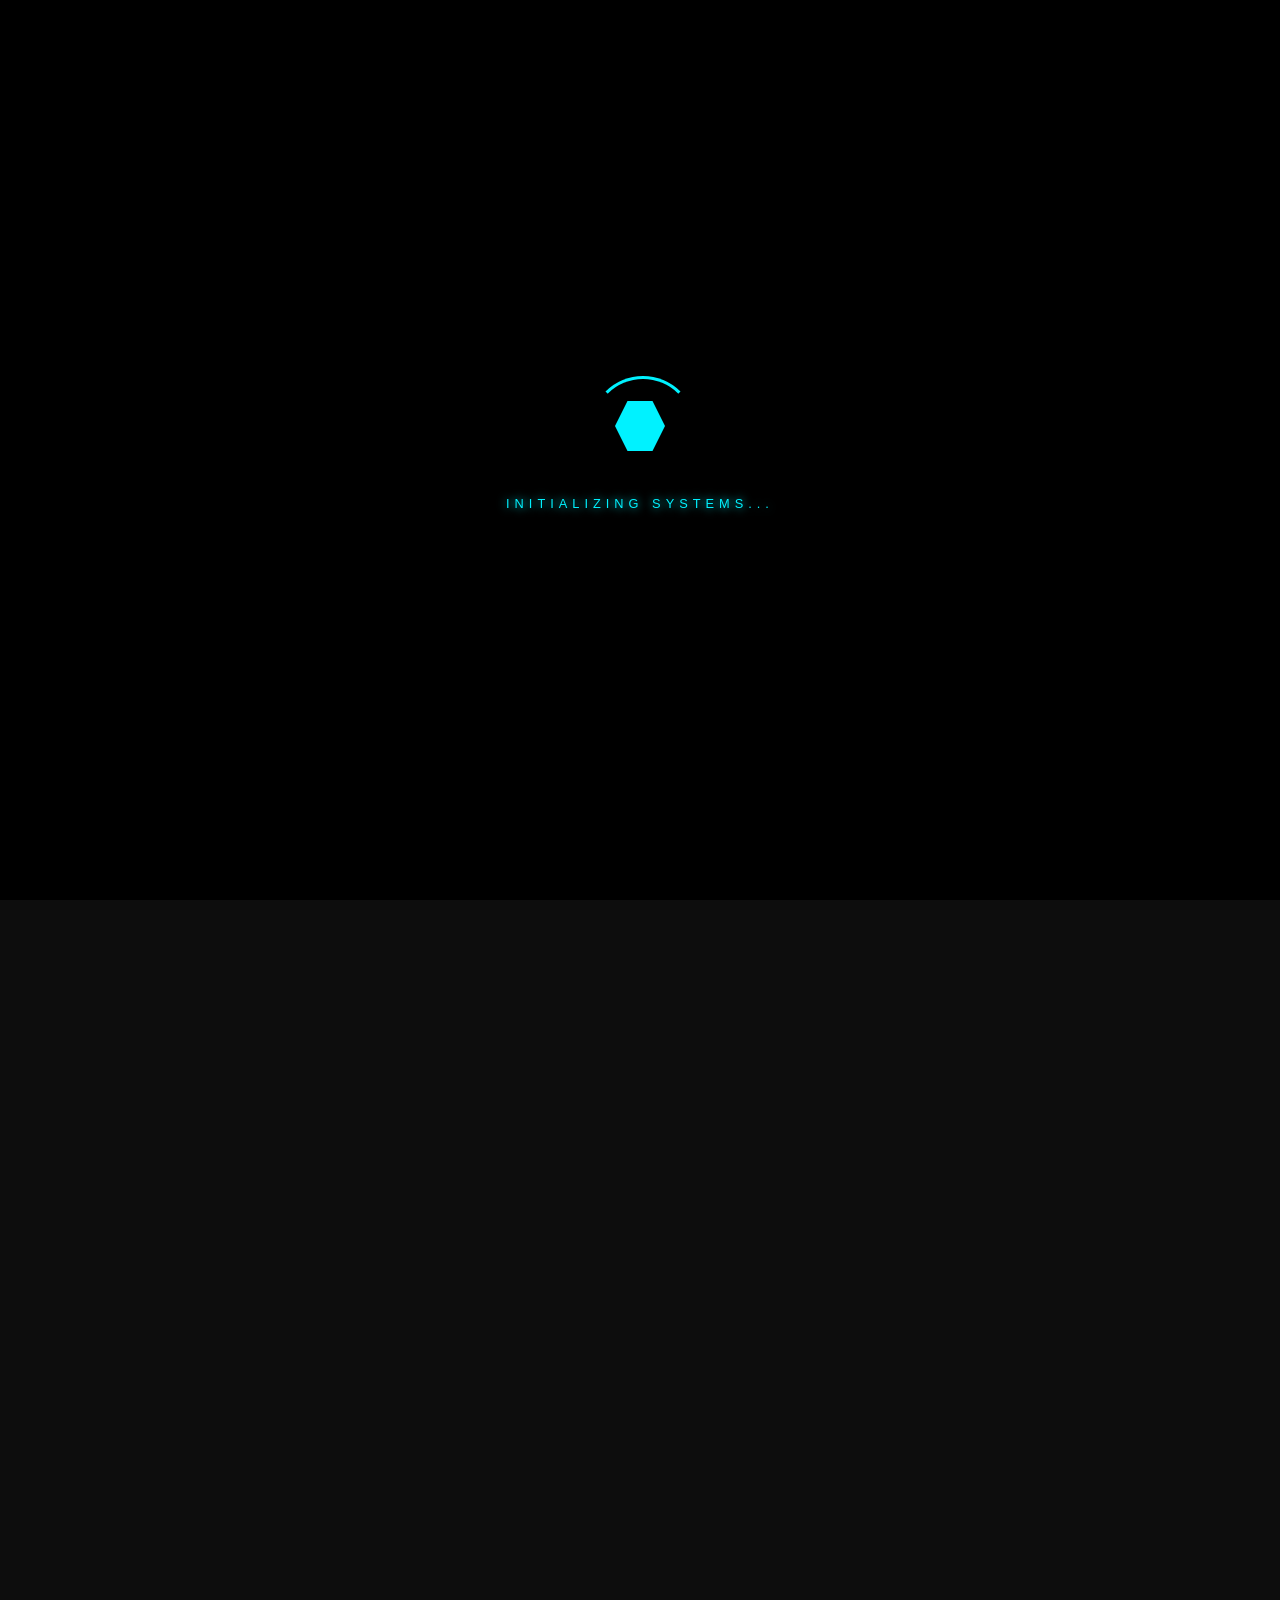
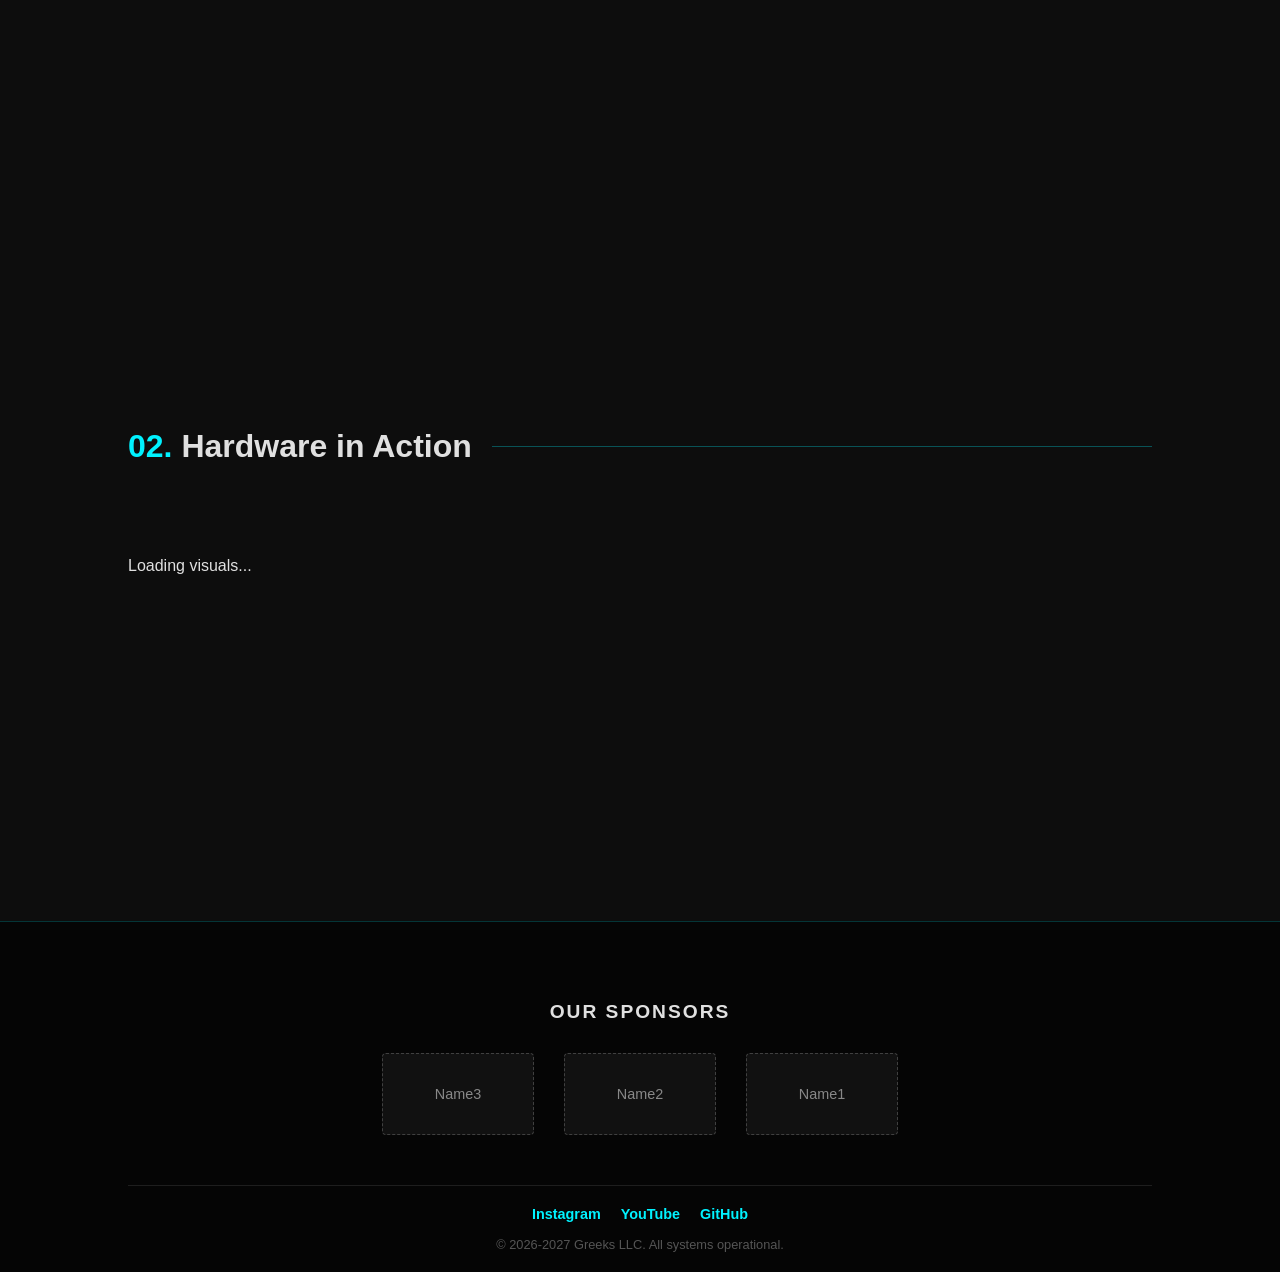
==== index.html @ dbe53c98 "modified:   index.html 	modified:   script.js 	modified:   style.css" ====
<!DOCTYPE html>
<html lang="en">
<head>
    <meta charset="UTF-8">
    <meta name="viewport" content="width=device-width, initial-scale=1.0">
    <title>Robotics Team | Home</title>
    <link rel="stylesheet" href="style.css">
</head>
<body>

    <div id="loader-wrapper">
        <div class="loader">
            <div class="hex-orbit"></div>
            <div class="hex-center"></div>
        </div>
        <p>INITIALIZING SYSTEMS...</p>
    </div>

    <main id="content" class="hidden">
        <nav>
            <div class="logo">ROBO-TEAM</div>
            <ul>
                <li><a href="index.html">Home</a></li>
                <li><a href="robot.html">The Robot</a></li>
                <li><a href="comp.html">Competitions</a></li>
                <li><a href="index.html#team">Team</a></li>
                <li><a href="docs.html">documents</a></li>
            </ul>
        </nav>
        
        <section class="hero">
            <h1>Building the Future, <br><span>One Byte at a Time.</span></h1>
            <button class="cta-btn">View Our Season</button>
        </section>
                    <li><a href="#team">Team</a></li>

<section id="team" class="team-section">
    <div class="section-header">
        <h2><span>01.</span> Meet the Crew</h2>
        <div class="line"></div>
    </div>

    <div class="team-grid">
        <div class="member-card">
            <div class="member-image">
                <img src="docs/photos/Image_placeholder.png" alt="Team Member">
            </div>
            <div class="member-info">
                <h3>Malaki Sutton</h3>
                <p class="role">Team Lead / coder / driver</p>
                <p class="bio"> 4 years in robotics, state qualafided in 2023</p>
            </div>
        </div>

        <div class="member-card">
            <div class="member-image">
                <img src="docs/photos/Image_placeholder.png" alt="Team Member">
            </div>
            <div class="member-info">
                <h3>Hunter Richards</h3>
                <p class="role">Driver</p>
                <p class="bio">Expert in CAD design and lightweight chassis builds.</p>
            </div>
        </div>

        <div class="member-card">
            <div class="member-image">
                <img src="docs/photos/Image_placeholder.png" alt="Team Member">
            </div>
            <div class="member-info">
                <h3>Liam</h3>
                <p class="role">Notebook / documention</p>
                <p class="bio">Master of the controller and wiring harness management.</p>
            </div>
        </div>

        <div class="member-card">
            <div class="member-image">
                <img src="docs/photos/Image_placeholder.png" alt="Team Member">
            </div>
            <div class="member-info">
                <h3>James</h3>
                <p class="role">Builder / Gameplanner</p>
                <p class="bio">Master of the controller and wiring harness management.</p>
            </div>
        </div>

        <div class="member-card">
            <div class="member-image">
                <img src="docs/photos/Image_placeholder.png" alt="Team Member">
            </div>
            <div class="member-info">
                <h3>Sam Chen</h3>
                <p class="role">Driver / Electrical</p>
                <p class="bio">Master of the controller and wiring harness management.</p>
            </div>
        </div>
    </div>
</section>
    </main>

    <script src="script.js"></script>
    <section id="gallery" class="gallery-section">
    <div class="section-header">
        <h2><span>02.</span> Hardware in Action</h2>
        <div class="line"></div>
    </div>
    
    <div id="robot-gallery" class="gallery-grid">
        <p class="loading-text">Loading visuals...</p>
    </div>
</section>
<footer>
        <div class="footer-container">
            <div class="sponsors">
                <h3>Our Sponsors</h3>
                <div class="sponsor-logos">
                    <div class="logo-box">Name3</div>
                    <div class="logo-box">Name2</div>
                    <div class="logo-box">Name1</div>
                </div>
            </div>

            <div class="footer-bottom">
                <div class="social-links">
                    <a href="#">Instagram</a>
                    <a href="#">YouTube</a>
                    <a href="https://github.com/Shelbyville-Robotics">GitHub</a>
                </div>
                <p>&copy; 2026-2027 Greeks LLC. All systems operational.</p>
            </div>
        </div>
    </footer>
</body>
</html>
</div>
---- style.css ----
:root {
    --primary-color: #00f2ff; /* Cyber blue */
    --bg-dark: #0d0d0d;
    --text-light: #e0e0e0;
}

body {
    margin: 0;
    padding: 0;
    font-family: 'Segoe UI', Roboto, sans-serif;
    background-color: var(--bg-dark);
    color: var(--text-light);
    overflow: hidden; /* Prevents scrolling while loading */
}

/* --- LOADER STYLES --- */
#loader-wrapper {
    position: fixed;
    top: 0;
    left: 0;
    width: 100%;
    height: 100vh;
    background: #000;
    display: flex;
    flex-direction: column;
    justify-content: center;
    align-items: center;
    z-index: 9999;
    transition: opacity 0.8s ease;
}

.loader {
    position: relative;
    width: 100px;
    height: 100px;
}

/* The rotating "orbit" */
.hex-orbit {
    width: 100%;
    height: 100%;
    border: 3px solid transparent;
    border-top: 3px solid var(--primary-color);
    border-radius: 50%;
    animation: rotate 1.5s linear infinite;
}

/* The pulsing center piece */
.hex-center {
    position: absolute;
    top: 25%;
    left: 25%;
    width: 50%;
    height: 50%;
    background: var(--primary-color);
    clip-path: polygon(25% 0%, 75% 0%, 100% 50%, 75% 100%, 25% 100%, 0% 50%);
    animation: pulse 1s ease-in-out infinite alternate;
}

#loader-wrapper p {
    margin-top: 20px;
    letter-spacing: 5px;
    font-size: 0.8rem;
    color: var(--primary-color);
    text-shadow: 0 0 10px var(--primary-color);
}

@keyframes rotate {
    from { transform: rotate(0deg); }
    to { transform: rotate(360deg); }
}

@keyframes pulse {
    from { transform: scale(0.8); opacity: 0.5; }
    to { transform: scale(1.2); opacity: 1; }
}

/* --- CONTENT STYLES --- */
.hidden {
    opacity: 0;
    transform: translateY(20px);
}

#content {
    transition: all 1s ease;
    padding: 2rem;
}

nav {
    display: flex;
    justify-content: space-between;
    align-items: center;
}

ul { display: flex; list-style: none; gap: 2rem; }
a { color: white; text-decoration: none; font-weight: bold; }
span { color: var(--primary-color); }

.hero {
    height: 70vh;
    display: flex;
    flex-direction: column;
    justify-content: center;
    align-items: center;
    text-align: center;
}

.hero h1 { font-size: 3.5rem; }

.cta-btn {
    padding: 1rem 2rem;
    background: transparent;
    border: 2px solid var(--primary-color);
    color: var(--primary-color);
    cursor: pointer;
    font-weight: bold;
    transition: 0.3s;
}

.cta-btn:hover {
    background: var(--primary-color);
    color: black;
    box-shadow: 0 0 20px var(--primary-color);
}
/* --- TEAM SECTION --- */
.team-section {
    padding: 80px 10%;
    background: linear-gradient(to bottom, #0d0d0d, #1a1a1a);
}

.section-header {
    display: flex;
    align-items: center;
    gap: 20px;
    margin-bottom: 50px;
}

.section-header h2 {
    font-size: 2rem;
    white-space: nowrap;
}

.section-header .line {
    height: 1px;
    width: 100%;
    background: rgba(0, 242, 255, 0.3);
}

.team-grid {
    display: grid;
    grid-template-columns: repeat(auto-fit, minmax(280px, 1fr));
    gap: 30px;
}

.member-card {
    background: rgba(255, 255, 255, 0.05);
    border: 1px solid rgba(255, 255, 255, 0.1);
    border-radius: 10px;
    overflow: hidden;
    transition: 0.4s ease;
    position: relative;
}

.member-card:hover {
    transform: translateY(-10px);
    border-color: var(--primary-color);
    box-shadow: 0 10px 30px rgba(0, 242, 255, 0.1);
}

.member-image {
    width: 100%;
    height: 250px;
    overflow: hidden;
    background: #222;
}

.member-image img {
    width: 100%;
    height: 100%;
    object-fit: cover;
    filter: grayscale(100%);
    transition: 0.5s;
}

.member-card:hover img {
    filter: grayscale(0%);
    scale: 1.1;
}

.member-info {
    padding: 20px;
}

.member-info h3 {
    margin: 0;
    font-size: 1.4rem;
    color: var(--primary-color);
}

.member-info .role {
    font-size: 0.9rem;
    font-weight: bold;
    color: #888;
    margin: 5px 0 15px 0;
    text-transform: uppercase;
    letter-spacing: 1px;
}

.member-info .bio {
    font-size: 0.9rem;
    line-height: 1.6;
    color: #bbb;
}

/* Smooth Scrolling */
html {
    scroll-behavior: smooth;
}
/* --- ROBOT PAGE SPECIFIC --- */

.robot-hero {
    display: flex;
    align-items: center;
    justify-content: space-between;
    padding: 100px 10%;
    gap: 40px;
}

.robot-blueprint img {
    max-width: 100%;
    border: 1px solid var(--primary-color);
    box-shadow: 0 0 20px rgba(0, 242, 255, 0.2);
    border-radius: 8px;
}

/* Specs Table */
.specs-section {
    padding: 50px 10%;
}

.specs-container {
    background: rgba(255, 255, 255, 0.03);
    padding: 30px;
    border-left: 4px solid var(--primary-color);
}

.specs-table {
    width: 100%;
    border-collapse: collapse;
}

.specs-table td {
    padding: 15px;
    border-bottom: 1px solid rgba(255, 255, 255, 0.1);
}

.specs-table td:first-child {
    font-weight: bold;
    color: var(--primary-color);
    width: 30%;
    text-transform: uppercase;
    font-size: 0.8rem;
    letter-spacing: 1px;
}

/* Systems Cards */
.systems-grid {
    display: grid;
    grid-template-columns: repeat(auto-fit, minmax(300px, 1fr));
    gap: 20px;
    padding: 50px 10% 100px 10%;
}

.system-card {
    border: 1px solid rgba(255, 255, 255, 0.1);
    padding: 25px;
    background: #111;
    transition: 0.3s;
}

.system-card:hover {
    background: #161616;
    border-color: var(--primary-color);
}

.system-card h3 {
    color: var(--primary-color);
    margin-top: 0;
}

/* Active Nav Link */
.active {
    border-bottom: 2px solid var(--primary-color);
    padding-bottom: 5px;
}

/* Responsive Fix */
@media (max-width: 768px) {
    .robot-hero { flex-direction: column; text-align: center; }
}
/* --- DOCS PAGE --- */
.docs-hero {
    text-align: center;
    padding: 80px 10% 40px;
}

.docs-container {
    padding: 0 10% 100px;
}

.docs-grid {
    display: grid;
    grid-template-columns: repeat(auto-fill, minmax(300px, 1fr));
    gap: 20px;
}

.doc-card {
    background: rgba(255, 255, 255, 0.03);
    border: 1px solid rgba(0, 242, 255, 0.1);
    padding: 20px;
    display: flex;
    align-items: center;
    gap: 15px;
    transition: 0.3s;
    border-radius: 4px;
}

.doc-card:hover {
    background: rgba(0, 242, 255, 0.05);
    border-color: var(--primary-color);
    transform: scale(1.02);
}

.doc-icon {
    font-size: 2rem;
}

.doc-info h3 {
    margin: 0;
    font-size: 1rem;
    color: #fff;
    word-break: break-all;
}

.file-type {
    font-size: 0.7rem;
    color: var(--primary-color);
    font-weight: bold;
}

.download-link {
    margin-left: auto;
    font-size: 0.8rem;
    color: var(--primary-color);
    text-decoration: none;
    border: 1px solid var(--primary-color);
    padding: 5px 10px;
    transition: 0.3s;
}

.download-link:hover {
    background: var(--primary-color);
    color: #000;
}
/* --- SEARCH BAR STYLES --- */
.search-container {
    position: relative;
    max-width: 600px;
    margin: 30px auto 0;
}

#doc-search {
    width: 100%;
    padding: 15px 20px 15px 45px;
    background: rgba(255, 255, 255, 0.05);
    border: 1px solid rgba(0, 242, 255, 0.2);
    border-radius: 4px;
    color: white;
    font-size: 1rem;
    outline: none;
    transition: 0.3s;
}

#doc-search:focus {
    border-color: var(--primary-color);
    background: rgba(0, 242, 255, 0.05);
    box-shadow: 0 0 15px rgba(0, 242, 255, 0.2);
}

.search-icon {
    position: absolute;
    left: 15px;
    top: 50%;
    transform: translateY(-50%);
    color: var(--primary-color);
    opacity: 0.7;
}

.no-results {
    grid-column: 1 / -1;
    text-align: center;
    color: #888;
    padding: 40px;
    border: 1px dashed #333;
}
/* --- FOOTER & SPONSORS --- */
footer {
    background-color: #050505;
    border-top: 1px solid rgba(0, 242, 255, 0.2);
    padding: 60px 10% 20px 10%;
    margin-top: 50px;
    text-align: center;
}

.sponsors h3 {
    color: var(--text-light);
    font-size: 1.2rem;
    margin-bottom: 30px;
    text-transform: uppercase;
    letter-spacing: 2px;
}

.sponsor-logos {
    display: flex;
    justify-content: center;
    align-items: center;
    flex-wrap: wrap;
    gap: 30px;
    margin-bottom: 50px;
}

.logo-box {
    width: 150px;
    height: 80px;
    background: rgba(255, 255, 255, 0.05);
    border: 1px dashed rgba(255, 255, 255, 0.2);
    display: flex;
    justify-content: center;
    align-items: center;
    color: #888;
    font-size: 0.9rem;
    border-radius: 4px;
    transition: 0.3s;
}

.logo-box:hover {
    background: rgba(255, 255, 255, 0.1);
    border-color: var(--primary-color);
    color: var(--primary-color);
}

.footer-bottom {
    border-top: 1px solid rgba(255, 255, 255, 0.1);
    padding-top: 20px;
    display: flex;
    flex-direction: column;
    gap: 15px;
}

.social-links {
    display: flex;
    justify-content: center;
    gap: 20px;
}

.social-links a {
    color: var(--primary-color);
    text-decoration: none;
    font-size: 0.9rem;
    transition: 0.3s;
}

.social-links a:hover {
    color: #fff;
    text-shadow: 0 0 10px var(--primary-color);
}

.footer-bottom p {
    color: #555;
    font-size: 0.8rem;
    margin: 0;
}
.doc-info {
    display: flex;
    flex-direction: column;
    gap: 4px;
}

.doc-category {
    font-size: 0.65rem;
    text-transform: uppercase;
    letter-spacing: 1px;
    color: var(--primary-color);
    background: rgba(0, 242, 255, 0.1);
    padding: 2px 8px;
    border-radius: 2px;
    width: fit-content;
    margin-bottom: 4px;
}

.doc-meta {
    display: flex;
    gap: 15px;
    align-items: center;
}

.last-updated {
    font-size: 0.75rem;
    color: #666;
}
/* --- MEDIA GALLERY --- */
.gallery-section {
    padding: 80px 10%;
    background: #0d0d0d;
}

.gallery-grid {
    display: grid;
    grid-template-columns: repeat(auto-fill, minmax(250px, 1fr));
    grid-auto-rows: 250px;
    gap: 15px;
}

.gallery-item {
    position: relative;
    overflow: hidden;
    border: 1px solid rgba(255, 255, 255, 0.1);
    border-radius: 4px;
    cursor: pointer;
}

.gallery-item img {
    width: 100%;
    height: 100%;
    object-fit: cover;
    transition: transform 0.5s ease, filter 0.5s ease;
    filter: grayscale(40%) brightness(0.8);
}

.gallery-item:hover img {
    transform: scale(1.1);
    filter: grayscale(0%) brightness(1);
}

/* Hover Overlay */
.gallery-overlay {
    position: absolute;
    bottom: -50px;
    left: 0;
    width: 100%;
    background: linear-gradient(transparent, rgba(0, 242, 255, 0.5));
    padding: 15px;
    transition: 0.3s;
    pointer-events: none;
}

.gallery-item:hover .gallery-overlay {
    bottom: 0;
}
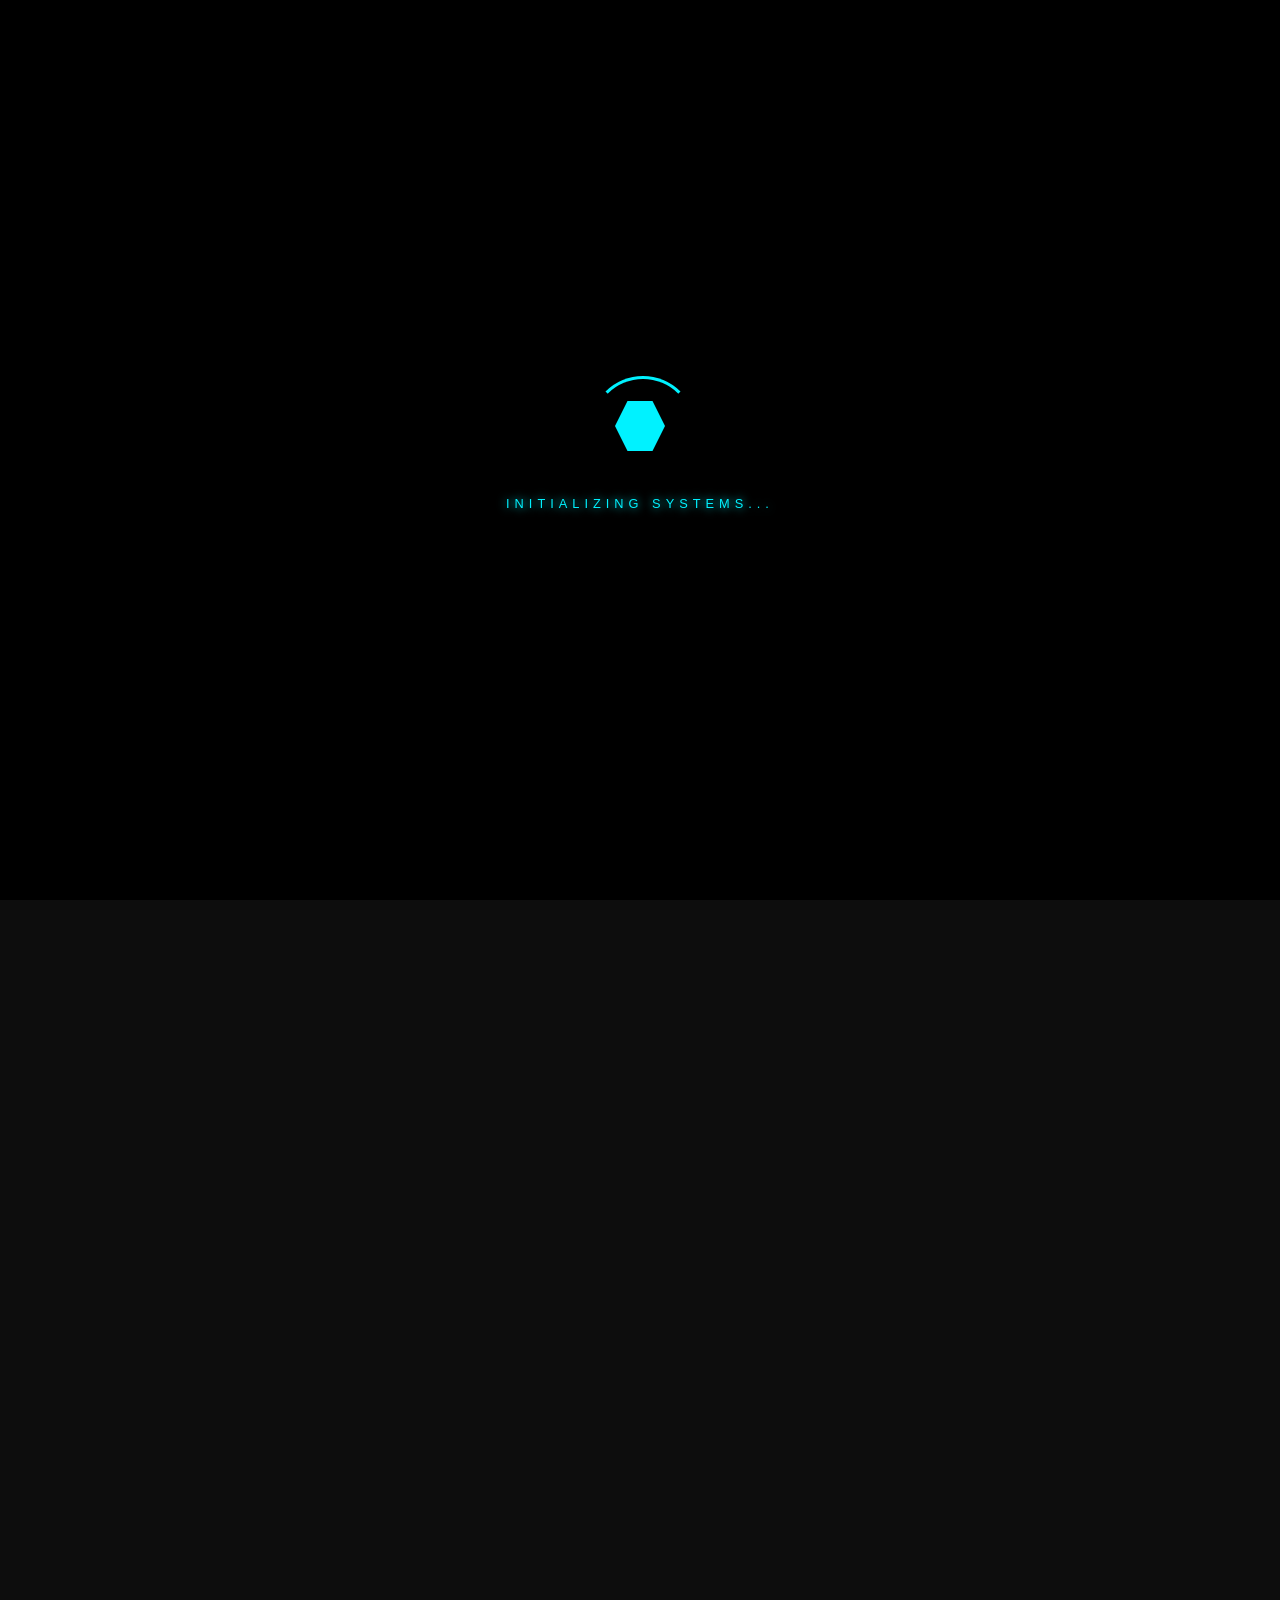
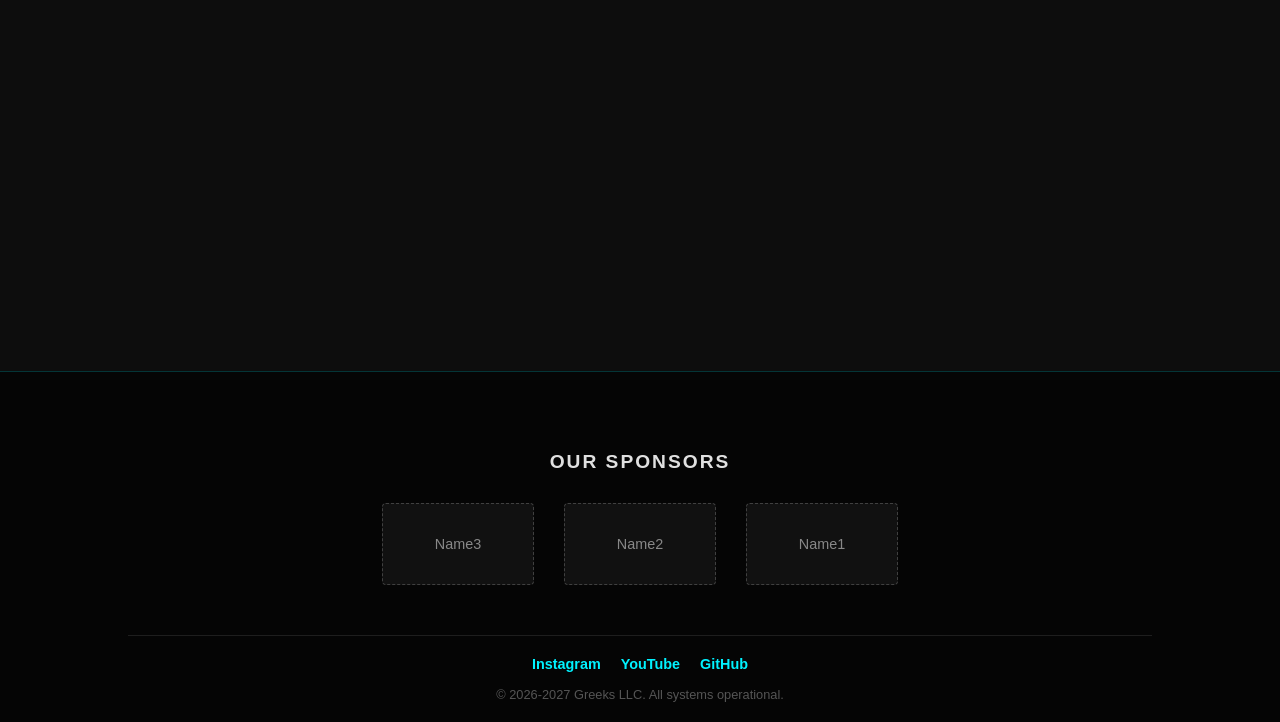
==== commit 32d2daf8: "modified:   index.html" ====
--- a/index.html
+++ b/index.html
@@ -96,20 +96,10 @@
             </div>
         </div>
     </div>
-</section>
+    </section>
     </main>
 
     <script src="script.js"></script>
-    <section id="gallery" class="gallery-section">
-    <div class="section-header">
-        <h2><span>02.</span> Hardware in Action</h2>
-        <div class="line"></div>
-    </div>
-    
-    <div id="robot-gallery" class="gallery-grid">
-        <p class="loading-text">Loading visuals...</p>
-    </div>
-</section>
 <footer>
         <div class="footer-container">
             <div class="sponsors">
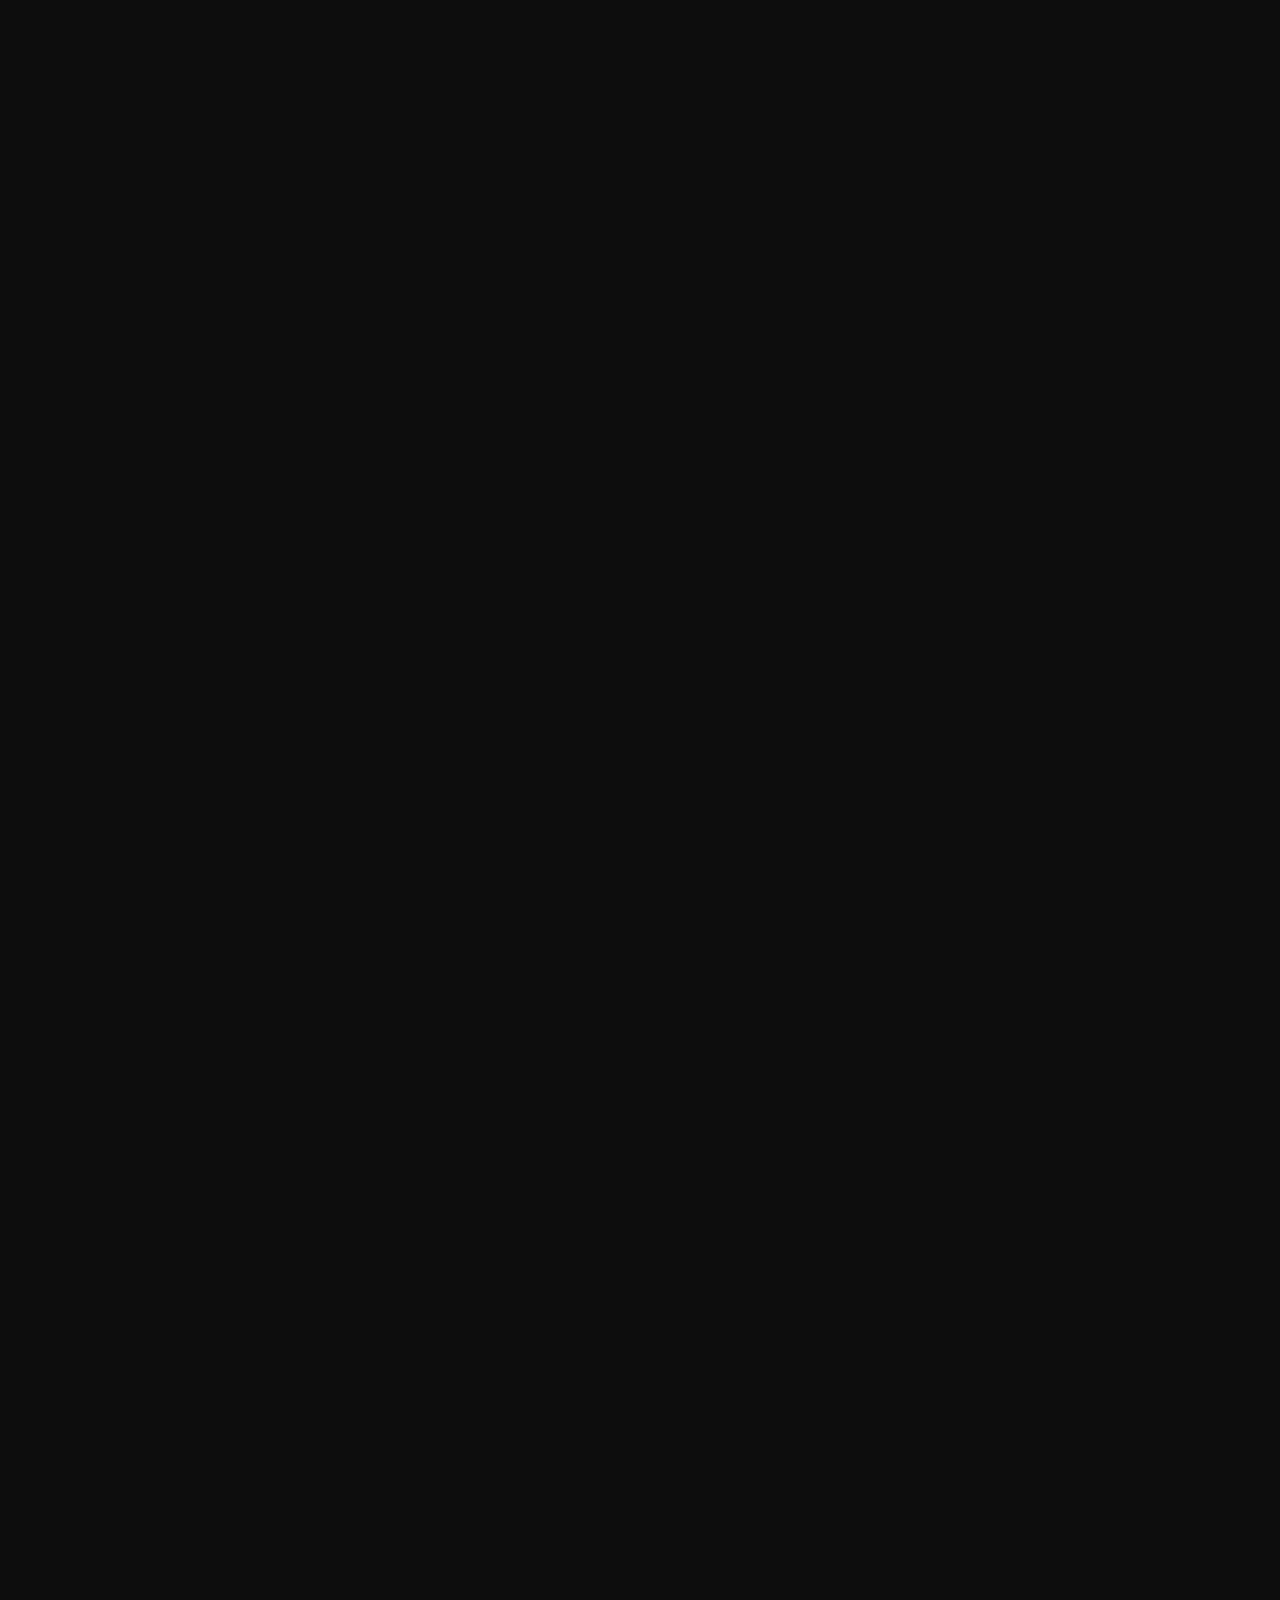
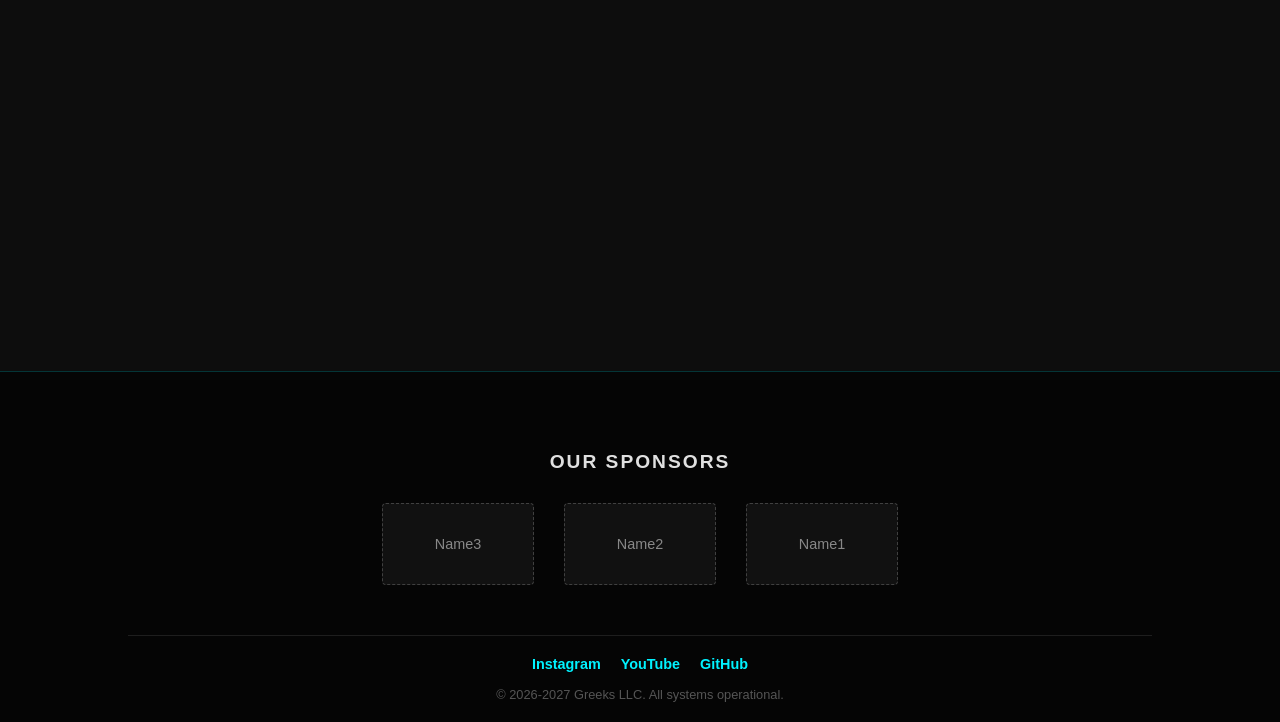
==== commit 7794dfd2: "modified:   .vscode/settings.json 	modified:   comp.html 	modified:   docs.html 	modified:   index.h" ====
--- a/index.html
+++ b/index.html
@@ -30,7 +30,7 @@
         
         <section class="hero">
             <h1>Building the Future, <br><span>One Byte at a Time.</span></h1>
-            <button class="cta-btn">View Our Season</button>
+            <a href="season.html" class="cta-btn">View Our Season</a>
         </section>
                     <li><a href="#team">Team</a></li>
 
--- a/style.css
+++ b/style.css
@@ -508,7 +508,7 @@
     font-size: 0.75rem;
     color: #666;
 }
-/* --- MEDIA GALLERY --- */
+/* --- MEDIA GALLERY --does not work-- --- */
 .gallery-section {
     padding: 80px 10%;
     background: #0d0d0d;
@@ -556,4 +556,84 @@
 
 .gallery-item:hover .gallery-overlay {
     bottom: 0;
+}
+/* --- SEASON PAGE --- */
+.season-header {
+    text-align: center;
+    padding: 100px 10% 40px;
+}
+
+.season-subtitle {
+    color: #666;
+    text-transform: uppercase;
+    letter-spacing: 4px;
+    font-size: 0.8rem;
+    margin-top: 10px;
+}
+
+.stats-grid {
+    display: grid;
+    grid-template-columns: repeat(auto-fit, minmax(200px, 1fr));
+    gap: 20px;
+    padding: 0 10% 60px;
+}
+
+.stat-card {
+    background: rgba(255, 255, 255, 0.03);
+    border: 1px solid rgba(0, 242, 255, 0.1);
+    padding: 30px;
+    text-align: center;
+    border-radius: 8px;
+}
+
+.stat-value {
+    display: block;
+    font-size: 2.5rem;
+    font-weight: bold;
+    color: var(--primary-color);
+    text-shadow: 0 0 10px rgba(0, 242, 255, 0.3);
+}
+
+.stat-label {
+    color: #888;
+    font-size: 0.8rem;
+    text-transform: uppercase;
+}
+
+.season-content {
+    display: flex;
+    gap: 50px;
+    padding: 0 10% 100px;
+    align-items: center;
+}
+
+.mission-statement { flex: 1; }
+.mission-statement h2 { margin-bottom: 20px; }
+.mission-statement p { line-height: 1.8; color: #bbb; }
+
+.objective-list {
+    margin-top: 30px;
+    display: flex;
+    flex-direction: column;
+    gap: 10px;
+}
+
+.obj-item {
+    font-weight: bold;
+    color: var(--primary-color);
+    background: rgba(0, 242, 255, 0.05);
+    padding: 10px 15px;
+    border-radius: 4px;
+    width: fit-content;
+}
+
+.season-visual img {
+    width: 100%;
+    max-width: 500px;
+    border-radius: 10px;
+    border: 1px solid #333;
+}
+
+@media (max-width: 768px) {
+    .season-content { flex-direction: column; }
 }
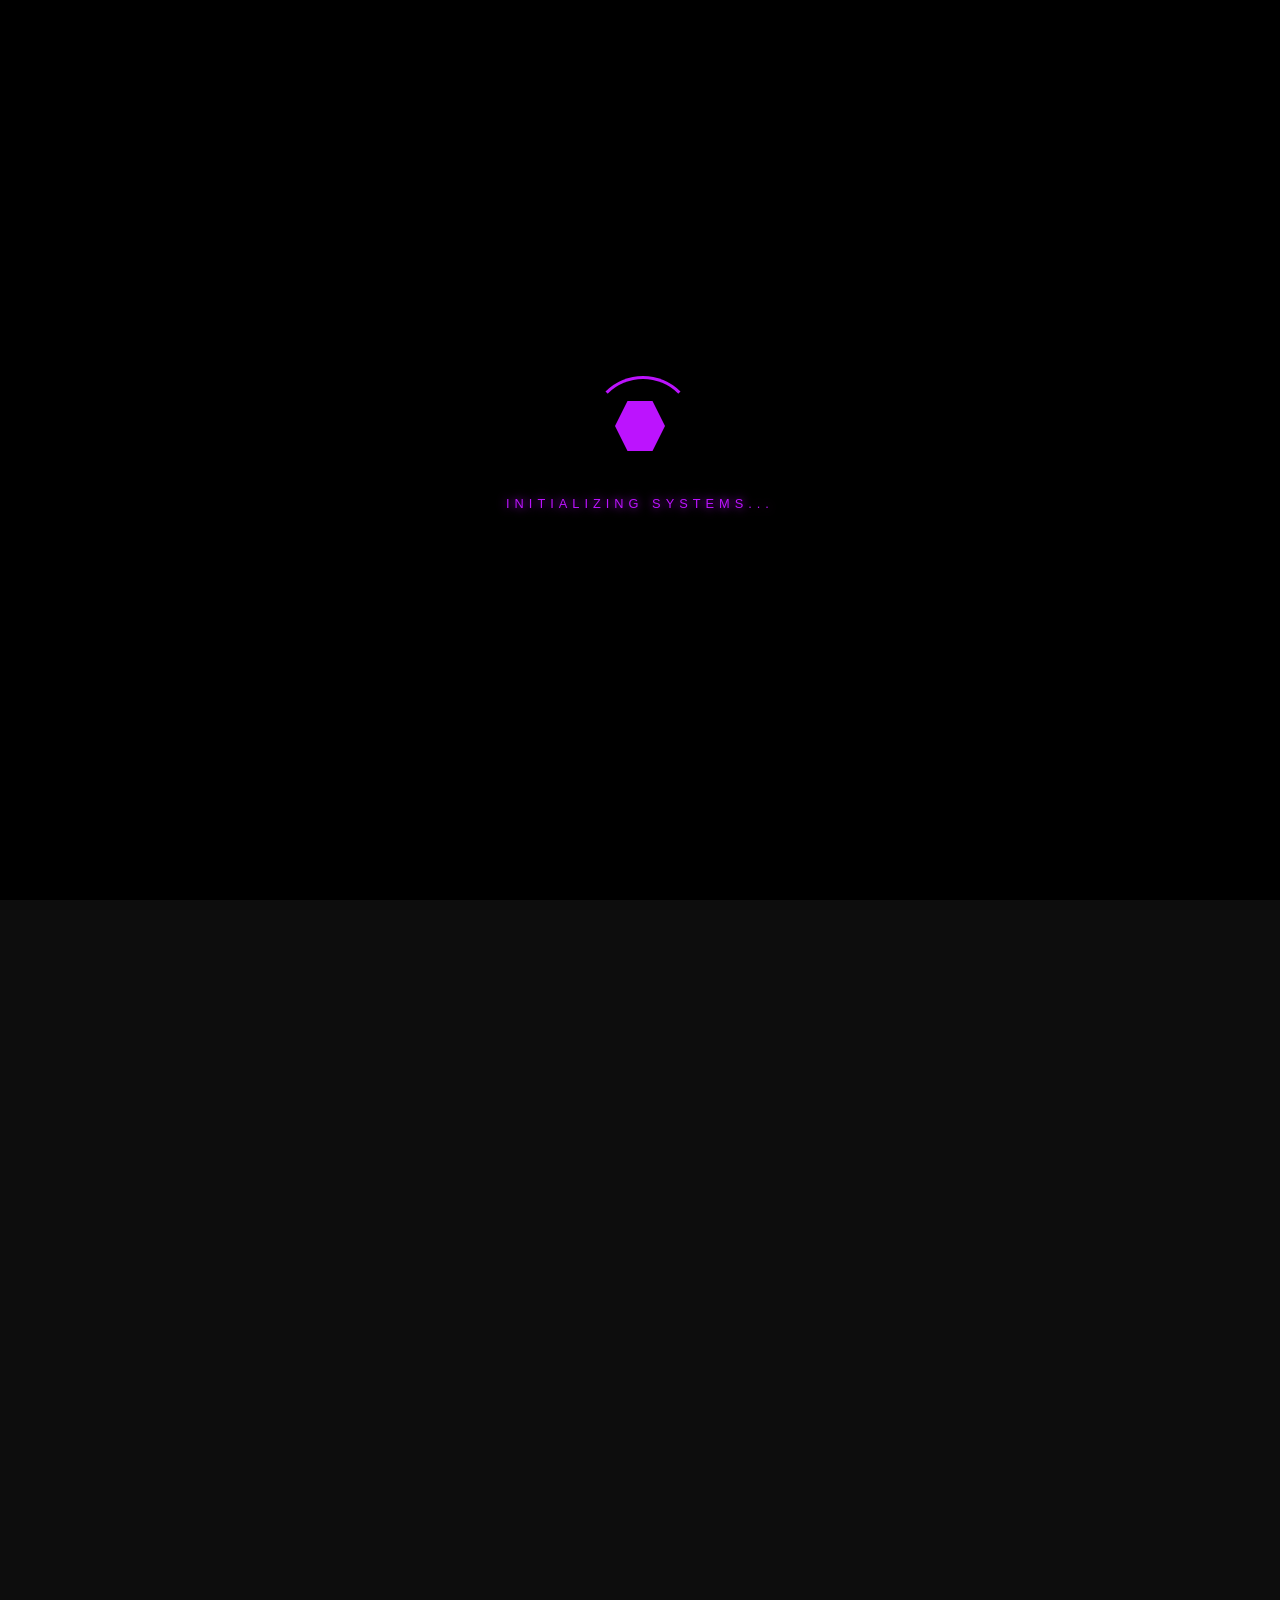
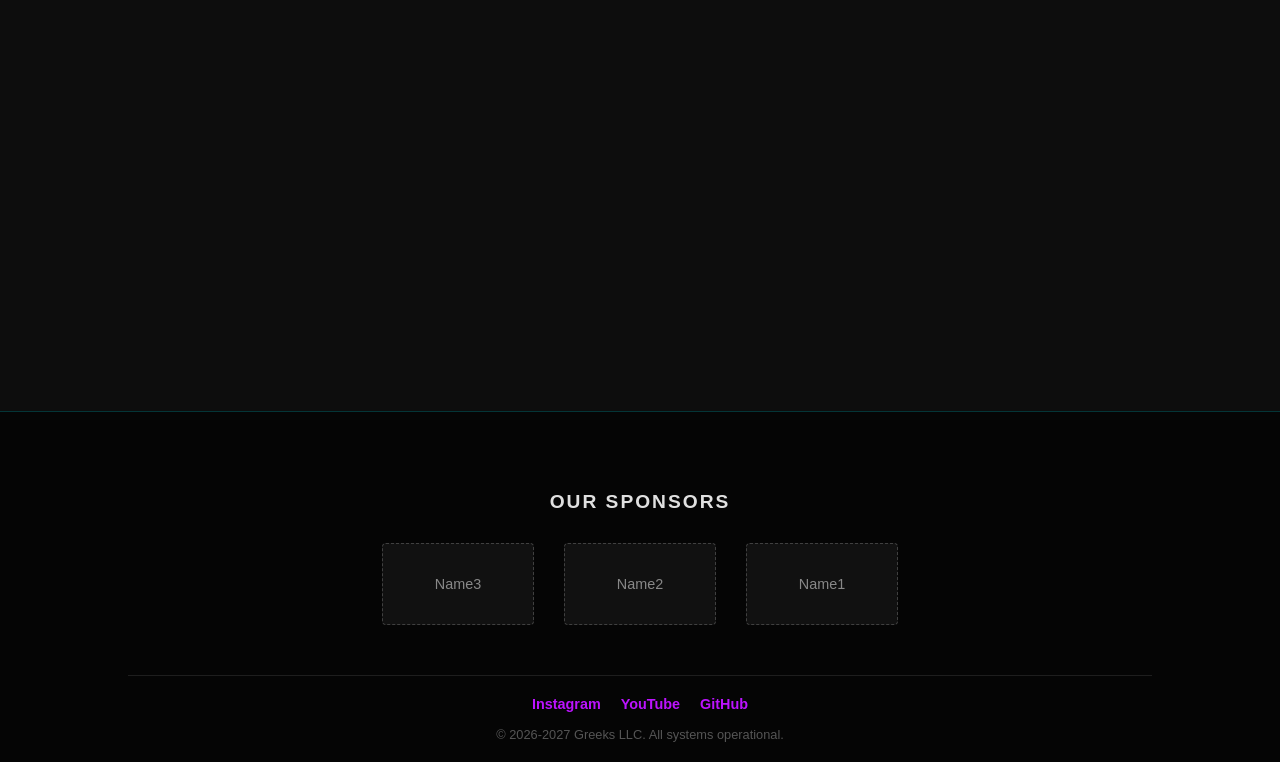
==== commit 9f5407aa: "modified:   comp.html 	modified:   docs.html 	modified:   docs/2025-2026_robot.doc 	modified:   inde" ====
--- a/index.html
+++ b/index.html
@@ -20,11 +20,11 @@
         <nav>
             <div class="logo">ROBO-TEAM</div>
             <ul>
-                <li><a href="index.html">Home</a></li>
+                <li><a href="index.html" class="active">Home</a></li>
                 <li><a href="robot.html">The Robot</a></li>
                 <li><a href="comp.html">Competitions</a></li>
-                <li><a href="index.html#team">Team</a></li>
                 <li><a href="docs.html">documents</a></li>
+                <li><a href="season.html">Season</a></li>
             </ul>
         </nav>
         
--- a/style.css
+++ b/style.css
@@ -1,6 +1,13 @@
 :root {
-    --primary-color: #00f2ff; /* Cyber blue */
+    /* --- THE MASTER ACCENT COLOR --- */
+    --primary-color:  #bc13fe; /* <--- CHANGE THIS HEX CODE */
+    
+    /* This creates a transparent version for glows/fades automatically */
+    --primary-glow: rgba(0, 242, 255, 0.2); 
+    
+    /* Backgrounds */
     --bg-dark: #0d0d0d;
+    --bg-card: rgba(255, 255, 255, 0.05);
     --text-light: #e0e0e0;
 }
 
@@ -636,4 +643,117 @@
 
 @media (max-width: 768px) {
     .season-content { flex-direction: column; }
+}
+/* Remove standard underline from all links */
+/* Update these specific sections in your style.css */
+
+nav ul li a {
+    text-decoration: none;
+    color: #fff;
+    padding-bottom: 5px;
+    transition: 0.3s;
+    border-bottom: 2px solid transparent; 
+}
+
+/* The Active Link - Now uses the variable */
+.active {
+    color: var(--primary-color) !important;
+    border-bottom: 2px solid var(--primary-color) !important;
+    text-shadow: 0 0 10px var(--primary-glow); /* Using the glow variable here */
+}
+
+/* Update these specific sections in your style.css */
+
+nav ul li a {
+    text-decoration: none;
+    color: #fff;
+    padding-bottom: 5px;
+    transition: 0.3s;
+    border-bottom: 2px solid transparent; 
+}
+
+/* The Active Link - Now uses the variable */
+.active {
+    color: var(--primary-color) !important;
+    border-bottom: 2px solid var(--primary-color) !important;
+    text-shadow: 0 0 10px var(--primary-glow); /* Using the glow variable here */
+}
+/* Update these specific sections in your style.css */
+
+nav ul li a {
+    text-decoration: none;
+    color: #fff;
+    padding-bottom: 5px;
+    transition: 0.3s;
+    border-bottom: 2px solid transparent; 
+}
+
+/* The Active Link - Now uses the variable */
+.active {
+    color: var(--primary-color) !important;
+    border-bottom: 2px solid var(--primary-color) !important;
+    text-shadow: 0 0 10px var(--primary-glow); /* Using the glow variable here */
+}
+
+/* The Hover State - Now uses the variable */
+nav ul li a:hover {
+    color: var(--primary-color);
+    /* We use the glow variable for a subtle faded underline on hover */
+    border-bottom: 2px solid var(--primary-glow); 
+}
+
+/* --- POLISHED ANNOUNCEMENT BANNER --- */
+.announcement-banner {
+    background: rgba(0, 0, 0, 0.8); /* Semi-transparent black */
+    backdrop-filter: blur(10px); /* Blurs the content behind it (Modern UI feel) */
+    color: var(--primary-color);
+    text-align: center;
+    padding: 12px 20px;
+    font-size: 0.85rem;
+    font-family: 'Courier New', Courier, monospace; /* Tech/Code vibe */
+    font-weight: bold;
+    letter-spacing: 2px;
+    text-transform: uppercase;
+    border-bottom: 1px solid var(--primary-glow);
+    box-shadow: 0 4px 15px rgba(0, 0, 0, 0.5);
+    position: sticky;
+    top: 0;
+    z-index: 3000;
+    display: flex;
+    justify-content: center;
+    align-items: center;
+    gap: 15px;
+}
+
+/* A subtle "New Signal" pulse animation */
+.announcement-banner::before {
+    content: "";
+    width: 8px;
+    height: 8px;
+    background: var(--primary-color);
+    border-radius: 50%;
+    display: inline-block;
+    animation: pulse 2s infinite;
+}
+
+@keyframes pulse {
+    0% { box-shadow: 0 0 0 0px var(--primary-glow); }
+    70% { box-shadow: 0 0 0 10px rgba(0, 242, 255, 0); }
+    100% { box-shadow: 0 0 0 0px rgba(0, 242, 255, 0); }
+}
+
+.announcement-banner a {
+    color: var(--primary-color);
+    text-decoration: none;
+    transition: 0.3s;
+}
+
+.announcement-banner a:hover {
+    text-shadow: 0 0 10px var(--primary-color);
+    letter-spacing: 3px; /* Subtle expansion on hover */
+}
+
+/* Ensures the nav doesn't hide behind the banner */
+nav {
+    top: auto; /* Reset previous fix */
 }
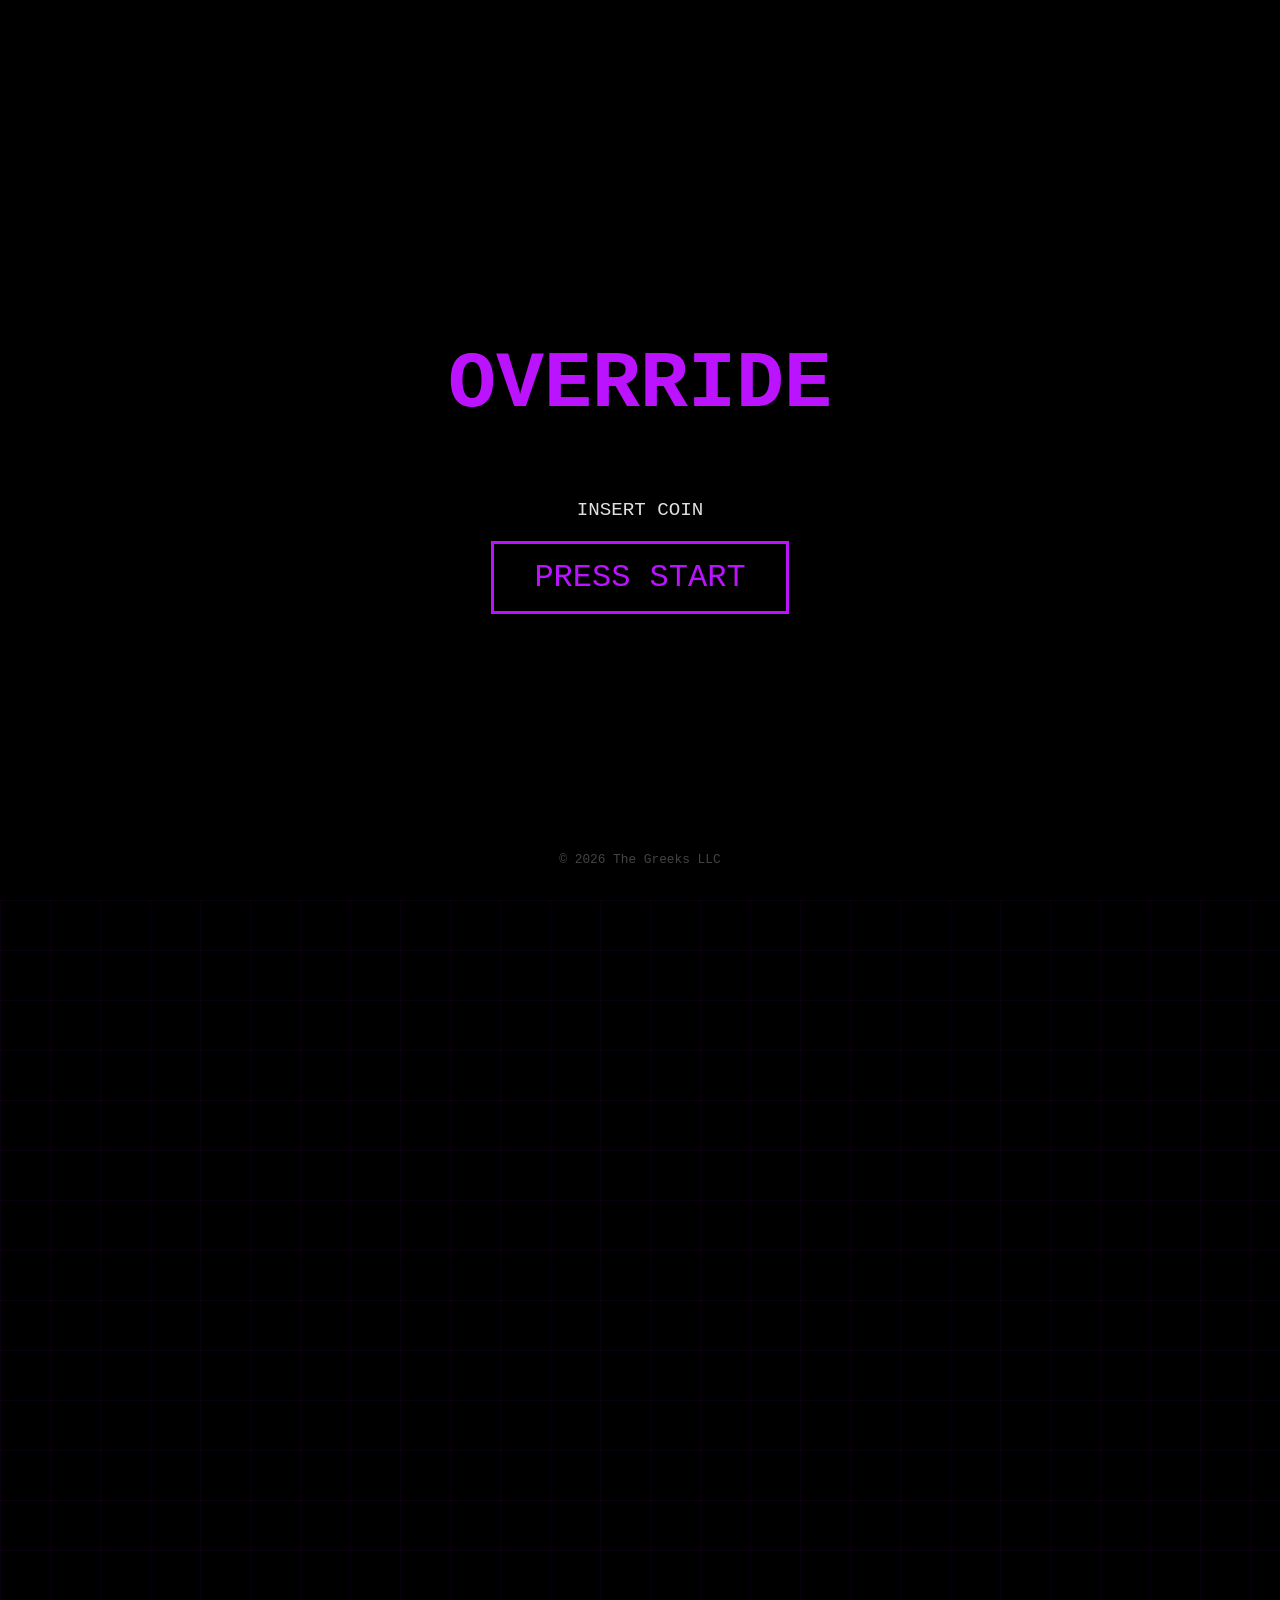
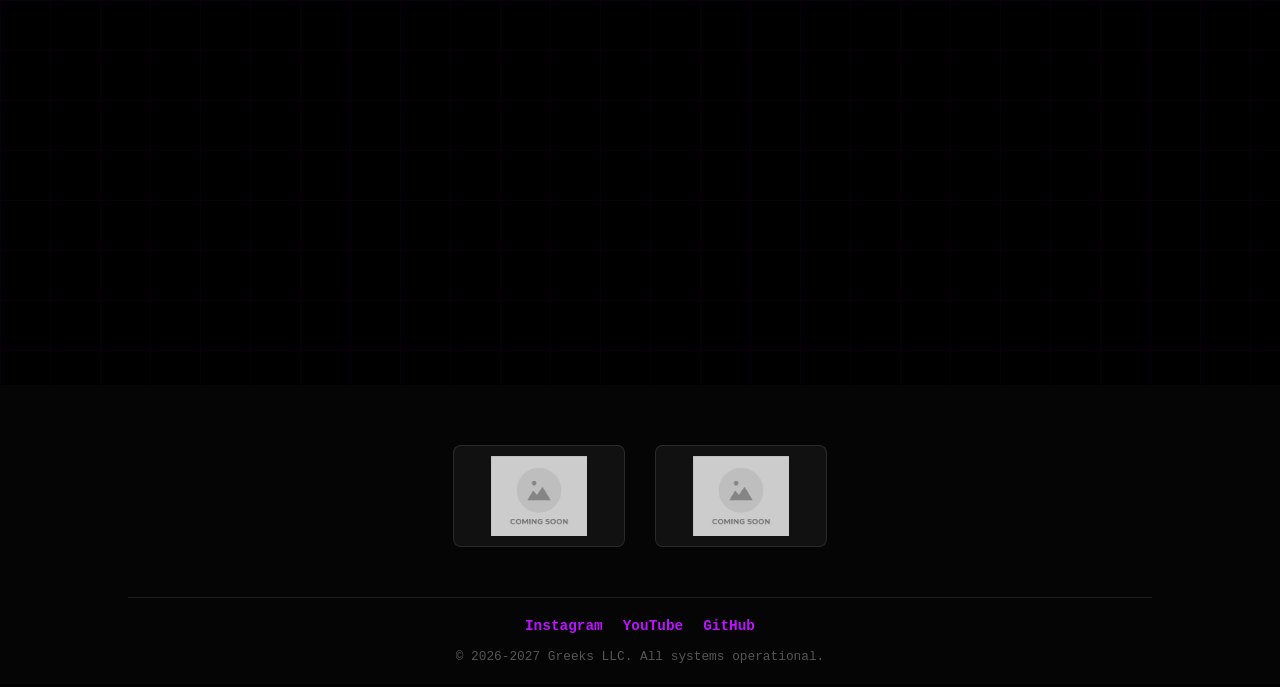
==== commit b28c0acd: "modified:   .vscode/settings.json 	renamed:    gallery/IMG_0361.jpeg -> acc/IMG_0361.jpeg 	modified:" ====
--- a/index.html
+++ b/index.html
@@ -3,10 +3,20 @@
 <head>
     <meta charset="UTF-8">
     <meta name="viewport" content="width=device-width, initial-scale=1.0">
-    <title>Robotics Team | Home</title>
+    <title>46176A | Home</title>
     <link rel="stylesheet" href="style.css">
 </head>
 <body>
+    <div id="press-start-screen">
+        <div class="glitch-container">
+            <h1 class="game-title" data-text="OVERRIDE">OVERRIDE</h1>
+        </div>
+        <div class="start-prompt">
+            <p class="blink">INSERT COIN</p>
+            <button id="start-btn">PRESS START</button>
+        </div>
+        <p class="copyright">© 2026 The Greeks LLC</p>
+    </div>
 
     <div id="loader-wrapper">
         <div class="loader">
@@ -18,7 +28,7 @@
 
     <main id="content" class="hidden">
         <nav>
-            <div class="logo">ROBO-TEAM</div>
+            <div class="logo">Bit-Shift</div>
             <ul>
                 <li><a href="index.html" class="active">Home</a></li>
                 <li><a href="robot.html">The Robot</a></li>
@@ -102,14 +112,15 @@
     <script src="script.js"></script>
 <footer>
         <div class="footer-container">
-            <div class="sponsors">
-                <h3>Our Sponsors</h3>
-                <div class="sponsor-logos">
-                    <div class="logo-box">Name3</div>
-                    <div class="logo-box">Name2</div>
-                    <div class="logo-box">Name1</div>
-                </div>
-            </div>
+            <div class="sponsor-logos">
+                <a href="https://sponsor-website.com" target="_blank" class="logo-box">
+                 <img src="docs/photos/Image_placeholder.png" alt="Sponsor Name">
+                </a>
+
+                 <a href="https://another-sponsor.com" target="_blank" class="logo-box">
+                     <img src="docs/photos/Image_placeholder.png" alt="Another Sponsor">
+                 </a>
+         </div>
 
             <div class="footer-bottom">
                 <div class="social-links">
--- a/style.css
+++ b/style.css
@@ -12,14 +12,94 @@
 }
 
 body {
+    background-color: #000;
+    /* This creates a subtle grid that looks like a game board */
+    background-image: 
+        linear-gradient(rgba(188, 19, 254, 0.05) 1px, transparent 1px),
+        linear-gradient(90deg, rgba(188, 19, 254, 0.05) 1px, transparent 1px);
+    background-size: 50px 50px; /* Adjust this to make the "maze" bigger or smaller */
+    color: var(--text-light);
+    font-family: 'VT323', monospace;
     margin: 0;
-    padding: 0;
-    font-family: 'Segoe UI', Roboto, sans-serif;
-    background-color: var(--bg-dark);
-    color: var(--text-light);
-    overflow: hidden; /* Prevents scrolling while loading */
-}
-
+    overflow-x: hidden;
+}
+
+/* Add a slight "Glow" to the grid lines near the top of the page */
+body::after {
+    content: "";
+    position: fixed;
+    top: 0; left: 0;
+    width: 100%; height: 100%;
+    background: radial-gradient(circle at top, rgba(188, 19, 254, 0.15), transparent 70%);
+    pointer-events: none;
+    z-index: -1;
+}
+/* --- OVERRIDE SPLASH SCREEN --- */
+#press-start-screen {
+    position: fixed;
+    top: 0; left: 0;
+    width: 100%; height: 100vh;
+    background: #000;
+    z-index: 10000; /* Above everything */
+    display: flex;
+    flex-direction: column;
+    justify-content: center;
+    align-items: center;
+    transition: opacity 1s ease, visibility 1s;
+}
+
+#press-start-screen.hidden {
+    opacity: 0;
+    visibility: hidden;
+}
+
+.game-title {
+    font-size: 5rem;
+    color: var(--primary-color);
+    text-shadow: 4px 4px 0px var(--secondary-color);
+    margin-bottom: 50px;
+}
+
+.start-prompt {
+    text-align: center;
+}
+
+.blink {
+    color: var(--accent-pink);
+    font-size: 1.2rem;
+    margin-bottom: 20px;
+    animation: arcade-blink 0.8s infinite;
+}
+
+@keyframes arcade-blink {
+    0% { opacity: 0; }
+    50% { opacity: 1; }
+    100% { opacity: 0; }
+}
+
+#start-btn {
+    background: transparent;
+    border: 3px solid var(--primary-color);
+    color: var(--primary-color);
+    padding: 15px 40px;
+    font-family: 'VT323', monospace;
+    font-size: 2rem;
+    cursor: pointer;
+    transition: 0.2s;
+}
+
+#start-btn:hover {
+    background: var(--primary-color);
+    color: #000;
+    box-shadow: 0 0 20px var(--primary-color);
+}
+
+.copyright {
+    position: absolute;
+    bottom: 20px;
+    color: #444;
+    font-size: 0.8rem;
+}
 /* --- LOADER STYLES --- */
 #loader-wrapper {
     position: fixed;
@@ -413,10 +493,41 @@
 /* --- FOOTER & SPONSORS --- */
 footer {
     background-color: #050505;
-    border-top: 1px solid rgba(0, 242, 255, 0.2);
+    border-top: 1px solid var(--secondary-color);
     padding: 60px 10% 20px 10%;
     margin-top: 50px;
+    
+    /* Centralizing everything */
+    display: flex;
+    flex-direction: column;
+    align-items: center; 
     text-align: center;
+}
+
+.footer-container {
+    width: 100%;
+    display: flex;
+    flex-direction: column;
+    align-items: center; /* Centers the sponsor grid */
+}
+
+.sponsor-logos {
+    display: flex;
+    justify-content: center; /* Centers logos horizontally */
+    align-items: center;
+    flex-wrap: wrap;
+    gap: 30px;
+    margin-bottom: 50px;
+}
+
+.footer-bottom {
+    width: 100%;
+    border-top: 1px solid rgba(255, 255, 255, 0.1);
+    padding-top: 20px;
+    display: flex;
+    flex-direction: column;
+    align-items: center; /* Centers socials and copyright */
+    gap: 15px;
 }
 
 .sponsors h3 {
@@ -427,27 +538,37 @@
     letter-spacing: 2px;
 }
 
-.sponsor-logos {
-    display: flex;
-    justify-content: center;
-    align-items: center;
-    flex-wrap: wrap;
-    gap: 30px;
-    margin-bottom: 50px;
-}
 
 .logo-box {
     width: 150px;
     height: 80px;
     background: rgba(255, 255, 255, 0.05);
-    border: 1px dashed rgba(255, 255, 255, 0.2);
+    border: 1px solid rgba(255, 255, 255, 0.1);
     display: flex;
     justify-content: center;
     align-items: center;
-    color: #888;
-    font-size: 0.9rem;
-    border-radius: 4px;
-    transition: 0.3s;
+    border-radius: 8px;
+    transition: 0.3s ease;
+    padding: 10px;
+    overflow: hidden; /* Keeps images from leaking out */
+}
+
+.logo-box:hover {
+    background: rgba(255, 255, 255, 0.1);
+    border-color: var(--primary-color);
+    transform: translateY(-5px); /* Makes it pop up slightly */
+}
+
+.logo-box img {
+    max-width: 100%;
+    max-height: 100%;
+    object-fit: contain; /* This ensures the logo stays proportional */
+    filter: grayscale(100%) brightness(0.8); /* Makes them all match your theme */
+    transition: 0.3s;
+}
+
+.logo-box:hover img {
+    filter: grayscale(0%) brightness(1); /* Brings back full color on hover */
 }
 
 .logo-box:hover {
@@ -704,56 +825,94 @@
 
 /* --- POLISHED ANNOUNCEMENT BANNER --- */
 .announcement-banner {
-    background: rgba(0, 0, 0, 0.8); /* Semi-transparent black */
-    backdrop-filter: blur(10px); /* Blurs the content behind it (Modern UI feel) */
-    color: var(--primary-color);
-    text-align: center;
-    padding: 12px 20px;
-    font-size: 0.85rem;
-    font-family: 'Courier New', Courier, monospace; /* Tech/Code vibe */
-    font-weight: bold;
-    letter-spacing: 2px;
+    background: #000;
+    border-bottom: 3px solid var(--secondary-color);
+    color: var(--primary-color);
+    font-family: 'VT323', monospace;
+    font-size: 1.4rem;
+    /* Adding a flicker effect to the text */
+    animation: flicker 1.5s infinite;
+}
+
+@keyframes flicker {
+    0% { opacity: 1; }
+    50% { opacity: 0.8; }
+    100% { opacity: 1; }
+}
+/* --- RETRO ARCADE POLISH --- */
+
+/* 1. Import a Pixel Font from Google Fonts */
+@import url('https://fonts.googleapis.com/css2?family=VT323&display=swap');
+
+body {
+    font-family: 'VT323', monospace; /* This font looks like a classic arcade display */
+    font-size: 1.2rem;
+}
+
+/* 2. CRT Scanline Overlay */
+body::before {
+    content: " ";
+    display: block;
+    position: fixed;
+    top: 0; left: 0; bottom: 0; right: 0;
+    background: linear-gradient(rgba(18, 16, 16, 0) 50%, rgba(0, 0, 0, 0.25) 50%), 
+                linear-gradient(90deg, rgba(255, 0, 0, 0.06), rgba(0, 255, 0, 0.02), rgba(0, 0, 255, 0.06));
+    z-index: 9999; /* Put it above everything */
+    background-size: 100% 4px, 3px 100%;
+    pointer-events: none; /* Let clicks pass through */
+}
+
+/* 3. Retro Glow for Headers */
+h1, h2, .logo {
+    color: var(--primary-color);
+    text-shadow: 3px 3px 0px var(--secondary-color);
     text-transform: uppercase;
-    border-bottom: 1px solid var(--primary-glow);
-    box-shadow: 0 4px 15px rgba(0, 0, 0, 0.5);
-    position: sticky;
-    top: 0;
-    z-index: 3000;
-    display: flex;
-    justify-content: center;
-    align-items: center;
-    gap: 15px;
-}
-
-/* A subtle "New Signal" pulse animation */
-.announcement-banner::before {
-    content: "";
-    width: 8px;
-    height: 8px;
-    background: var(--primary-color);
-    border-radius: 50%;
-    display: inline-block;
-    animation: pulse 2s infinite;
-}
-
-@keyframes pulse {
-    0% { box-shadow: 0 0 0 0px var(--primary-glow); }
-    70% { box-shadow: 0 0 0 10px rgba(0, 242, 255, 0); }
-    100% { box-shadow: 0 0 0 0px rgba(0, 242, 255, 0); }
-}
-
-.announcement-banner a {
-    color: var(--primary-color);
-    text-decoration: none;
-    transition: 0.3s;
-}
-
-.announcement-banner a:hover {
+}
+/* --- ARCADE LEADERBOARD --- */
+.leaderboard-section {
+    padding: 60px 10%;
+    background: #000;
+}
+
+.arcade-table-container {
+    border: 4px solid var(--secondary-color);
+    padding: 20px;
+    background: rgba(33, 33, 255, 0.05);
+    box-shadow: 0 0 20px var(--secondary-color);
+    overflow-x: auto; /* Good for iPad/Mobile */
+}
+
+.high-score-table {
+    width: 100%;
+    border-collapse: collapse;
+    font-family: 'VT323', monospace;
+    font-size: 1.5rem;
+    color: var(--primary-color);
+    text-align: left;
+}
+
+.high-score-table th {
+    color: var(--accent-pink);
+    border-bottom: 2px dashed var(--secondary-color);
+    padding: 10px;
+}
+
+.high-score-table td {
+    padding: 15px 10px;
+}
+
+/* Zebra striping for that retro list look */
+.high-score-table tr:nth-child(even) {
+    background: rgba(255, 255, 255, 0.02);
+}
+
+/* Highlight the top player or current user */
+.high-score-table tr.highlight {
+    color: #fff;
     text-shadow: 0 0 10px var(--primary-color);
-    letter-spacing: 3px; /* Subtle expansion on hover */
-}
-
-/* Ensures the nav doesn't hide behind the banner */
-nav {
-    top: auto; /* Reset previous fix */
+}
+
+.high-score-table tr:hover {
+    background: var(--primary-glow);
+    cursor: pointer;
 }
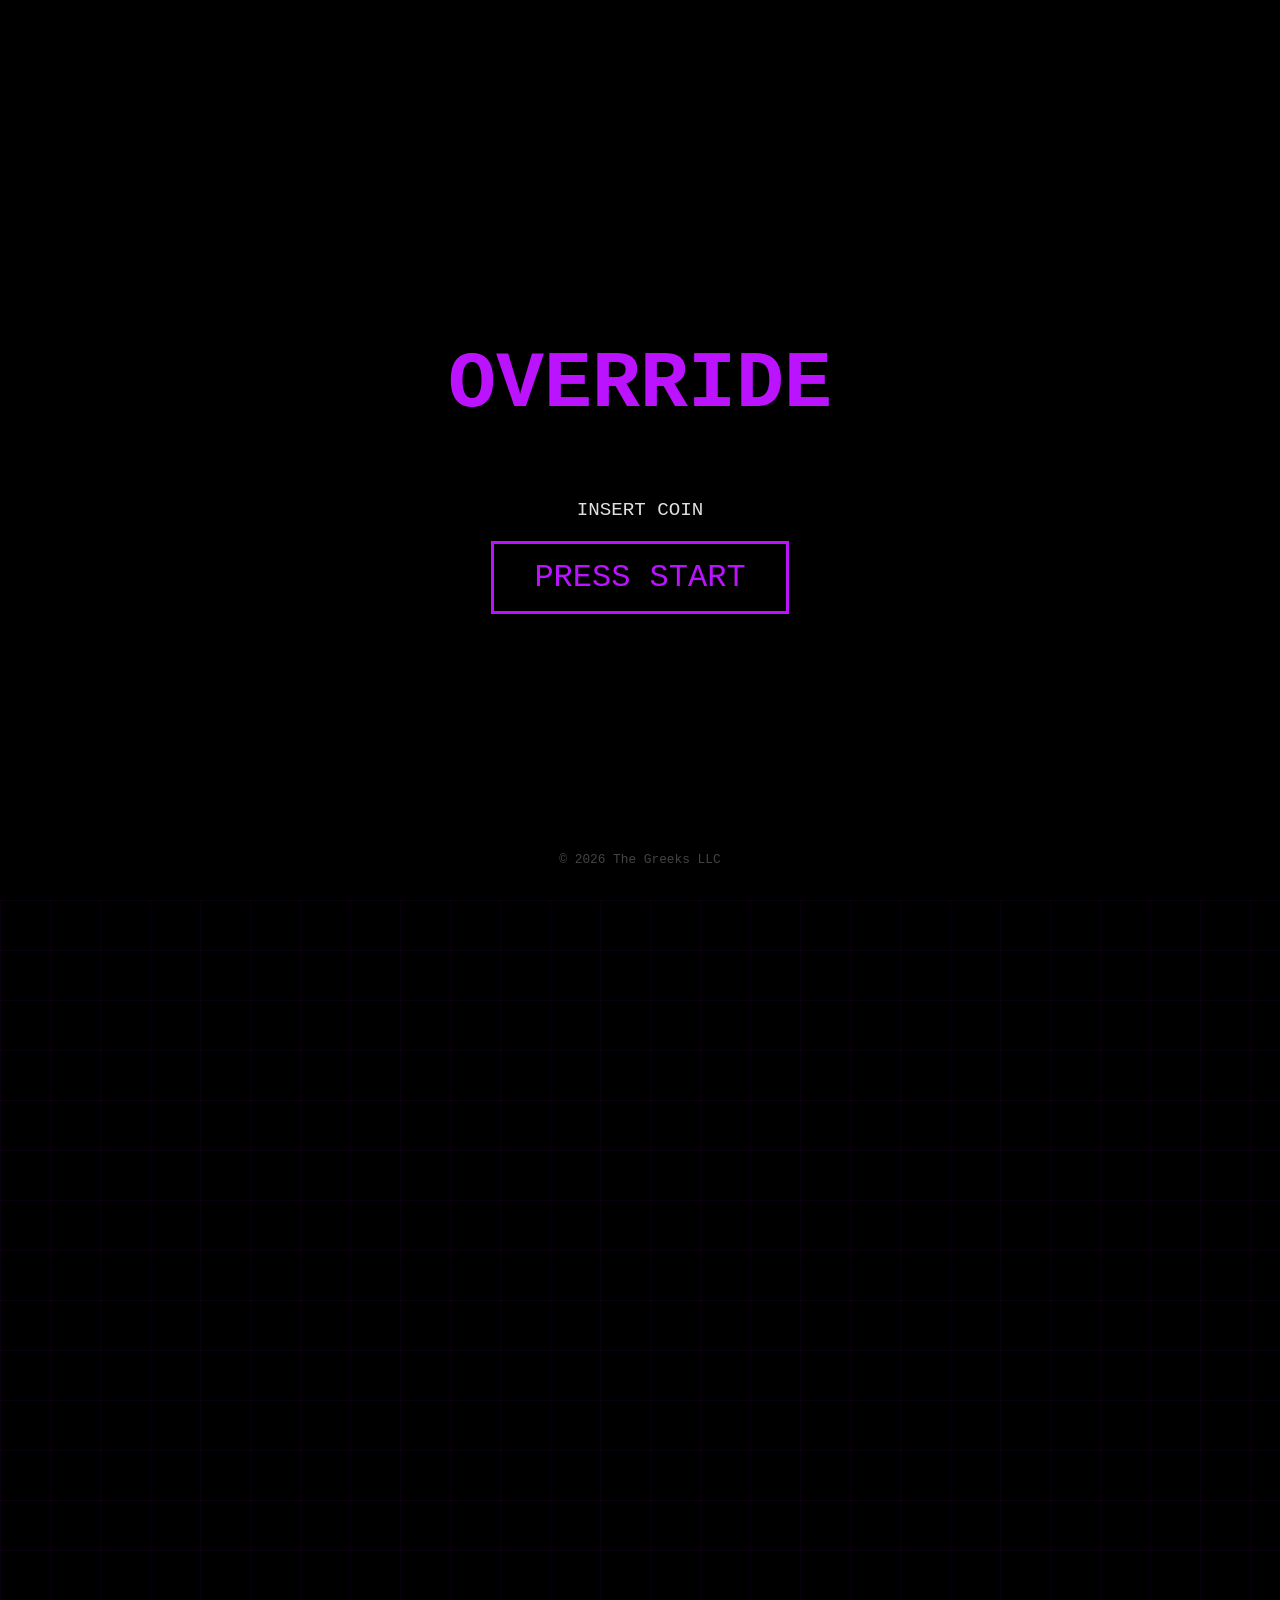
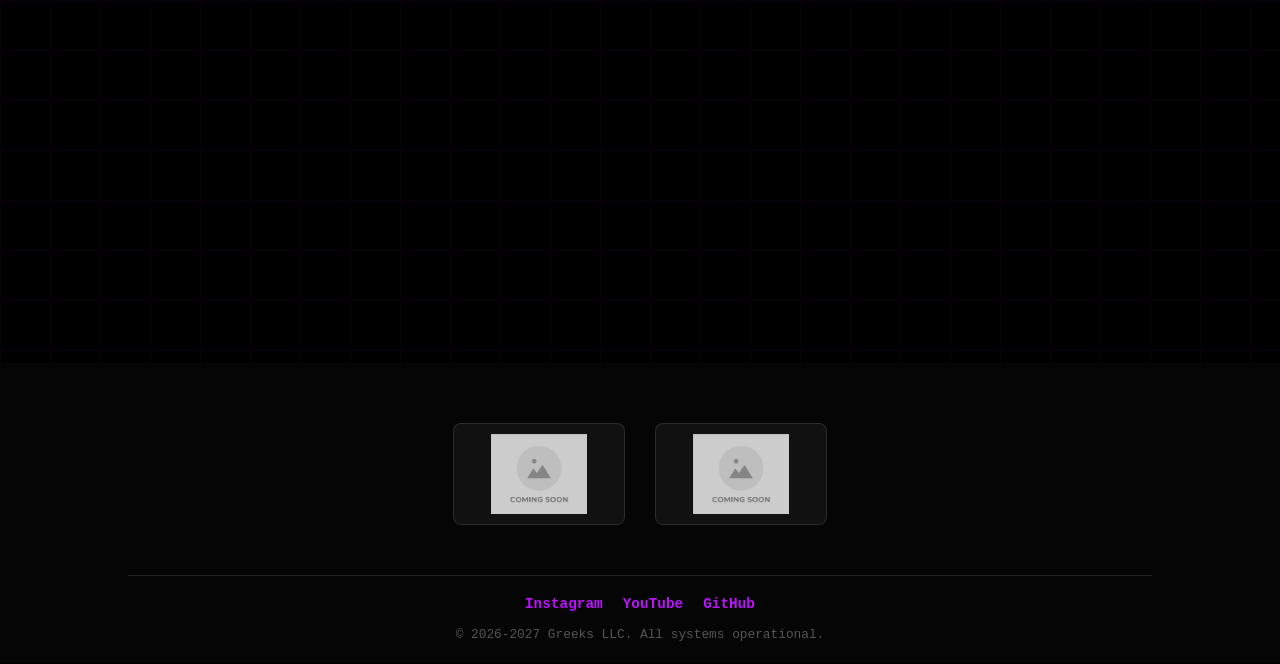
==== commit 3c3d66b9: "Fix HTML structure issues" ====
--- a/index.html
+++ b/index.html
@@ -42,8 +42,6 @@
             <h1>Building the Future, <br><span>One Byte at a Time.</span></h1>
             <a href="season.html" class="cta-btn">View Our Season</a>
         </section>
-                    <li><a href="#team">Team</a></li>
-
 <section id="team" class="team-section">
     <div class="section-header">
         <h2><span>01.</span> Meet the Crew</h2>
@@ -134,4 +132,3 @@
     </footer>
 </body>
 </html>
-</div>
--- a/style.css
+++ b/style.css
@@ -870,6 +870,8 @@
 }
 /* --- ARCADE LEADERBOARD --- */
 .leaderboard-section {
+    margin-left: -2rem;
+    margin-right: -2rem;
     padding: 60px 10%;
     background: #000;
 }
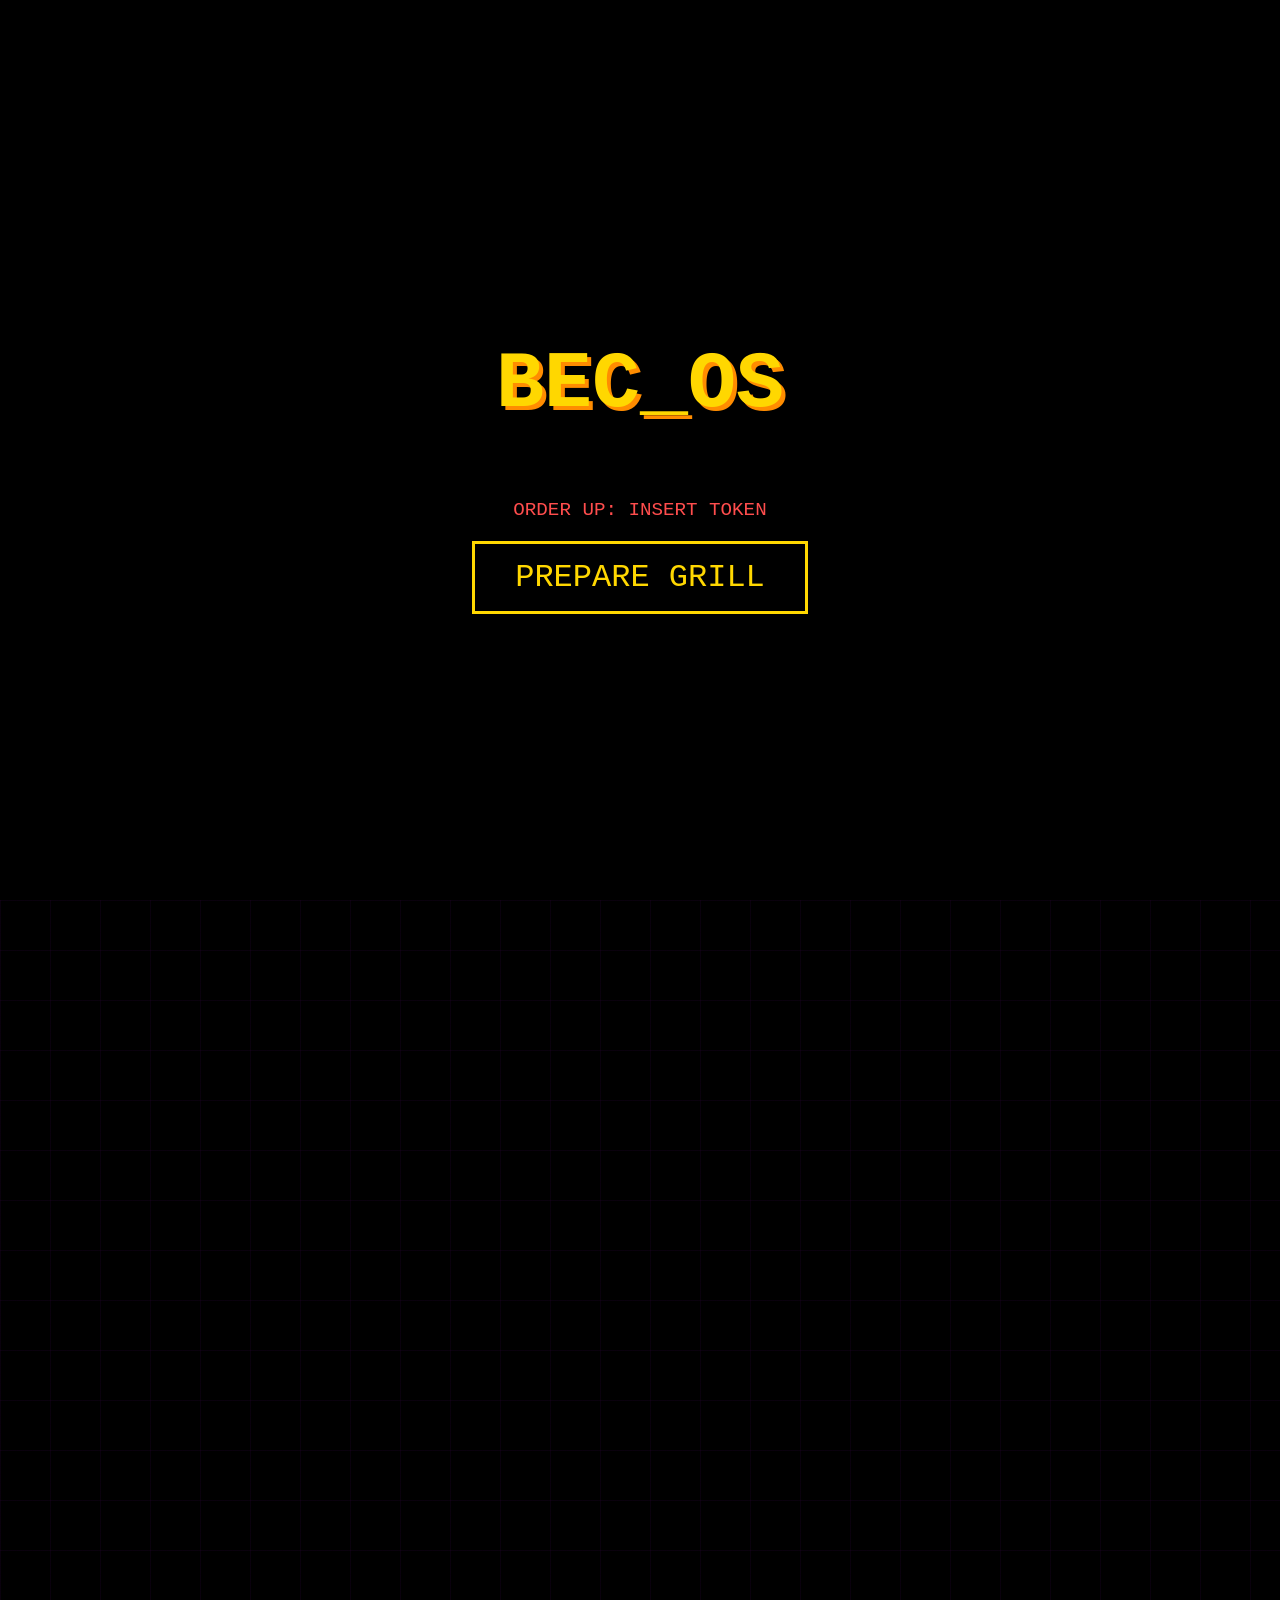
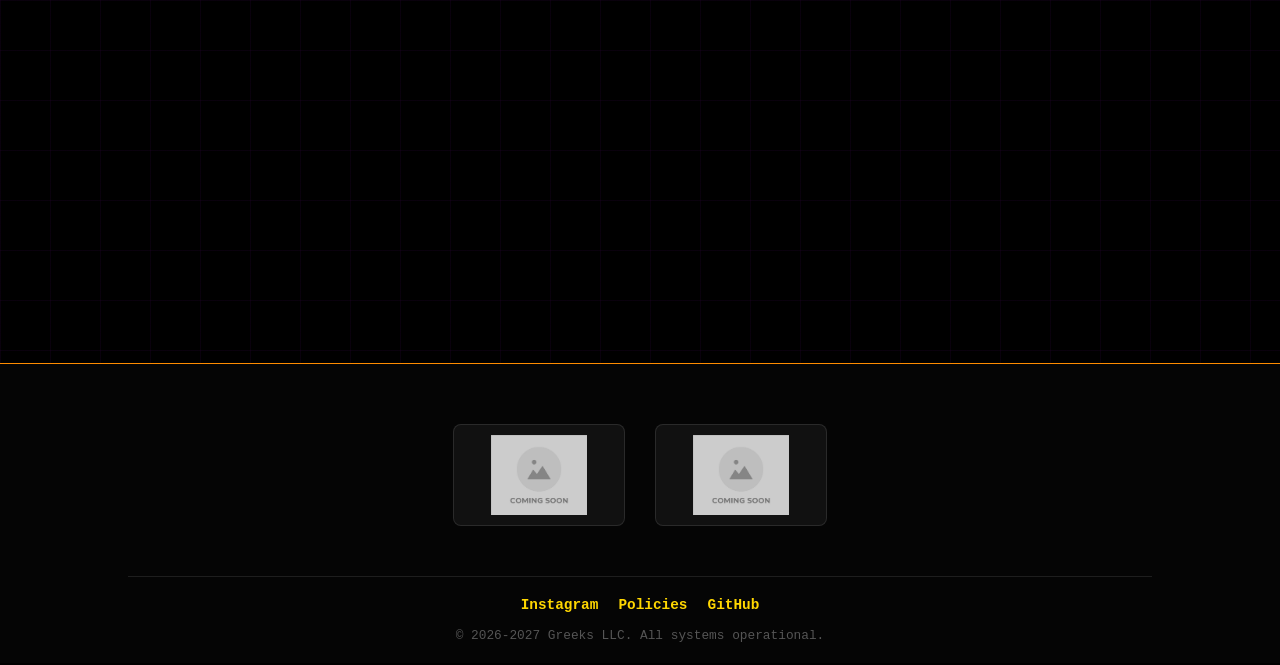
==== commit 70c6c5d5: "modified:   .vscode/settings.json 	new file:   Legal/Cookie-Policy.txt 	new file:   Legal/Copyright-" ====
--- a/index.html
+++ b/index.html
@@ -9,14 +9,13 @@
 <body>
     <div id="press-start-screen">
         <div class="glitch-container">
-            <h1 class="game-title" data-text="OVERRIDE">OVERRIDE</h1>
+            <h1 class="game-title" data-text="BEC_OS">BEC_OS</h1>
         </div>
         <div class="start-prompt">
-            <p class="blink">INSERT COIN</p>
-            <button id="start-btn">PRESS START</button>
-        </div>
-        <p class="copyright">© 2026 The Greeks LLC</p>
+            <p class="blink">ORDER UP: INSERT TOKEN</p>
+            <button id="start-btn">PREPARE GRILL</button>
     </div>
+</div>
 
     <div id="loader-wrapper">
         <div class="loader">
@@ -51,7 +50,7 @@
     <div class="team-grid">
         <div class="member-card">
             <div class="member-image">
-                <img src="docs/photos/Image_placeholder.png" alt="Team Member">
+                <img src="docs/photos/IMG_0018.jpeg" alt="Team Member">
             </div>
             <div class="member-info">
                 <h3>Malaki Sutton</h3>
@@ -62,7 +61,7 @@
 
         <div class="member-card">
             <div class="member-image">
-                <img src="docs/photos/Image_placeholder.png" alt="Team Member">
+                <img src="docs/photos/IMG_0019.jpeg" alt="Team Member">
             </div>
             <div class="member-info">
                 <h3>Hunter Richards</h3>
@@ -73,7 +72,7 @@
 
         <div class="member-card">
             <div class="member-image">
-                <img src="docs/photos/Image_placeholder.png" alt="Team Member">
+                <img src="docs/photos/IMG_0020.jpeg" alt="Team Member">
             </div>
             <div class="member-info">
                 <h3>Liam</h3>
@@ -84,7 +83,7 @@
 
         <div class="member-card">
             <div class="member-image">
-                <img src="docs/photos/Image_placeholder.png" alt="Team Member">
+                <img src="docs/photos/IMG_0018.jpeg" alt="Team Member">
             </div>
             <div class="member-info">
                 <h3>James</h3>
@@ -95,7 +94,7 @@
 
         <div class="member-card">
             <div class="member-image">
-                <img src="docs/photos/Image_placeholder.png" alt="Team Member">
+                <img src="docs/photos/IMG_0019.jpeg" alt="Team Member">
             </div>
             <div class="member-info">
                 <h3>Sam Chen</h3>
@@ -123,7 +122,7 @@
             <div class="footer-bottom">
                 <div class="social-links">
                     <a href="#">Instagram</a>
-                    <a href="#">YouTube</a>
+                    <a href="/Legal/">Policies</a>
                     <a href="https://github.com/Shelbyville-Robotics">GitHub</a>
                 </div>
                 <p>&copy; 2026-2027 Greeks LLC. All systems operational.</p>
--- a/style.css
+++ b/style.css
@@ -1,14 +1,15 @@
 :root {
-    /* --- THE MASTER ACCENT COLOR --- */
-    --primary-color:  #bc13fe; /* <--- CHANGE THIS HEX CODE */
+    /* --- BACON, EGG & CHEESE THEME --- */
+    --primary-color: #ffd700;   /* Sunny-Side-Up Egg Yolk Yellow */
+    --secondary-color: #ff8c00; /* Melty Cheddar Orange */
+    --accent-pink: #ff4d4d;     /* Crispy Bacon Red */
+
+    /* Automatically calculated glow */
+    --primary-glow: color-mix(in srgb, var(--primary-color), transparent 80%);
     
-    /* This creates a transparent version for glows/fades automatically */
-    --primary-glow: rgba(0, 242, 255, 0.2); 
-    
-    /* Backgrounds */
-    --bg-dark: #0d0d0d;
-    --bg-card: rgba(255, 255, 255, 0.05);
-    --text-light: #e0e0e0;
+    /* Dark Griddle Background */
+    --bg-dark: #0f0e0e; 
+    --text-light: #f5f2eb;      /* Warm Toast Off-White */
 }
 
 body {
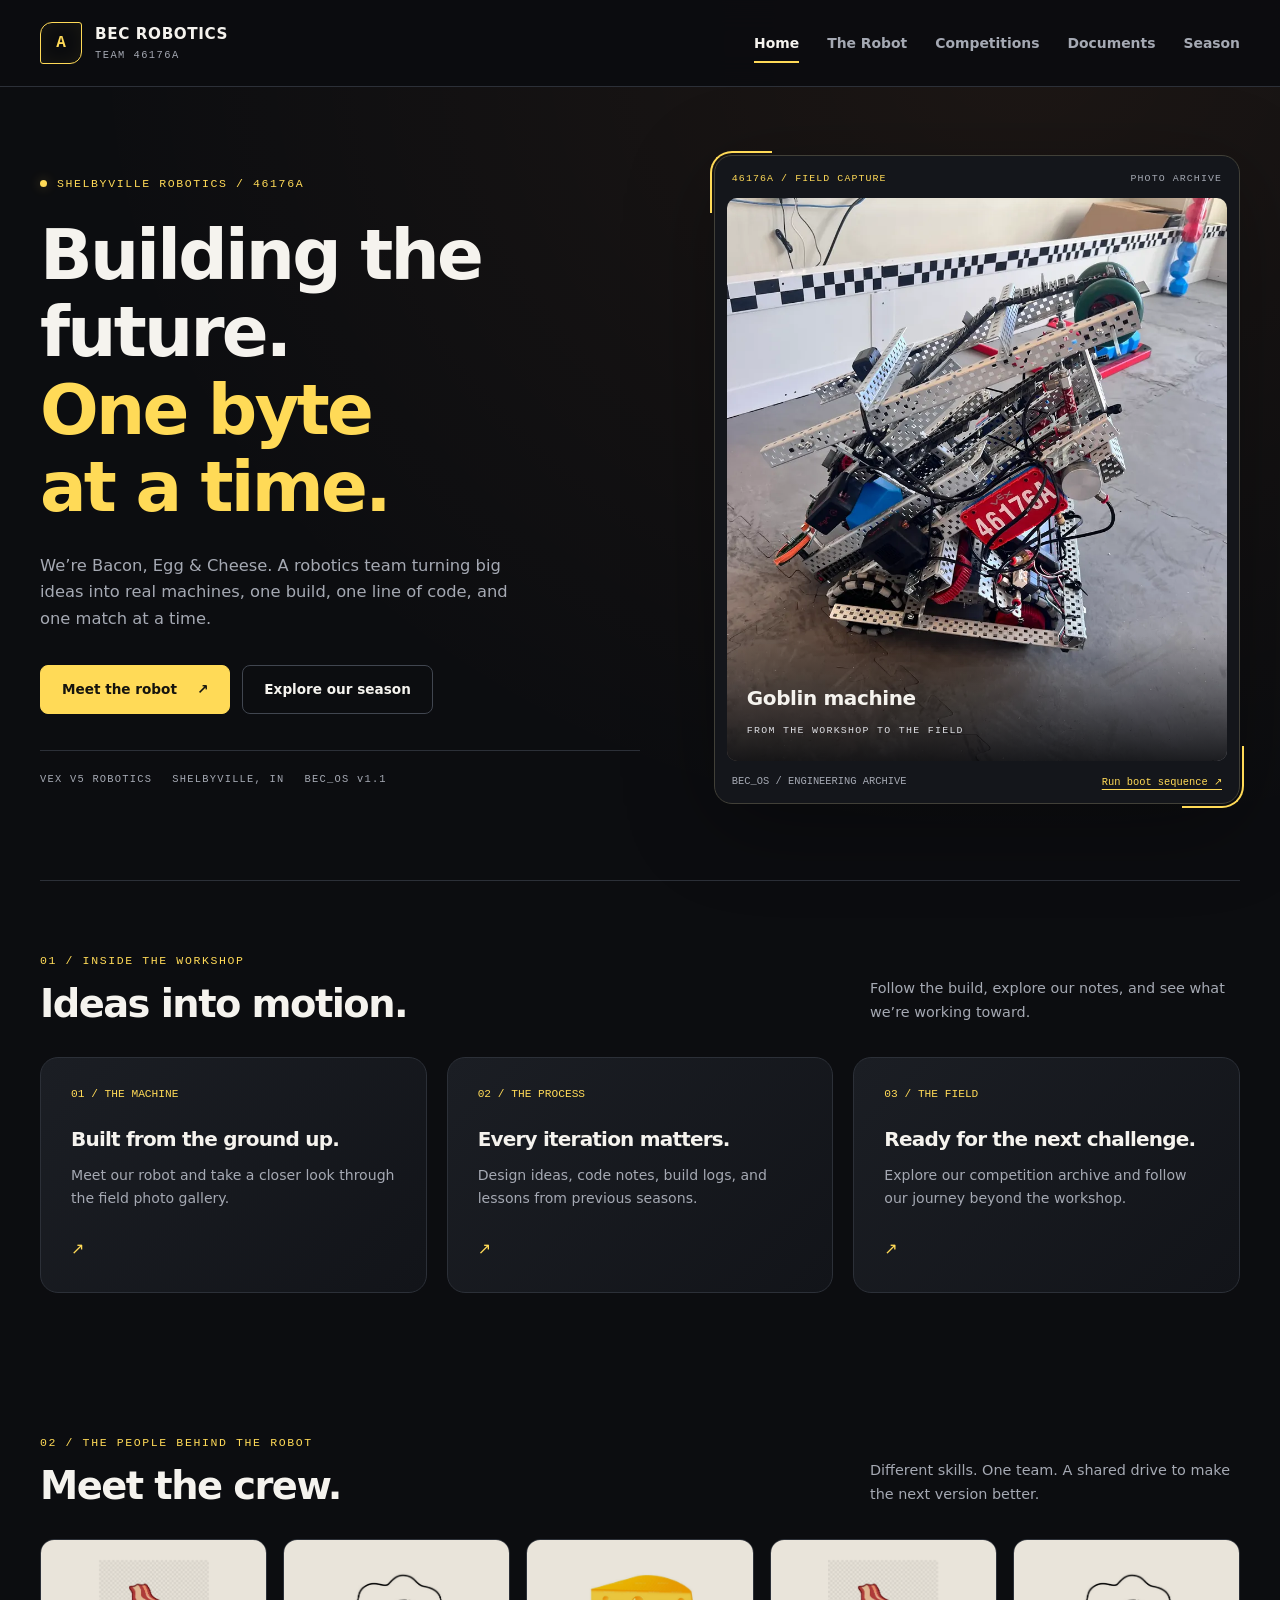
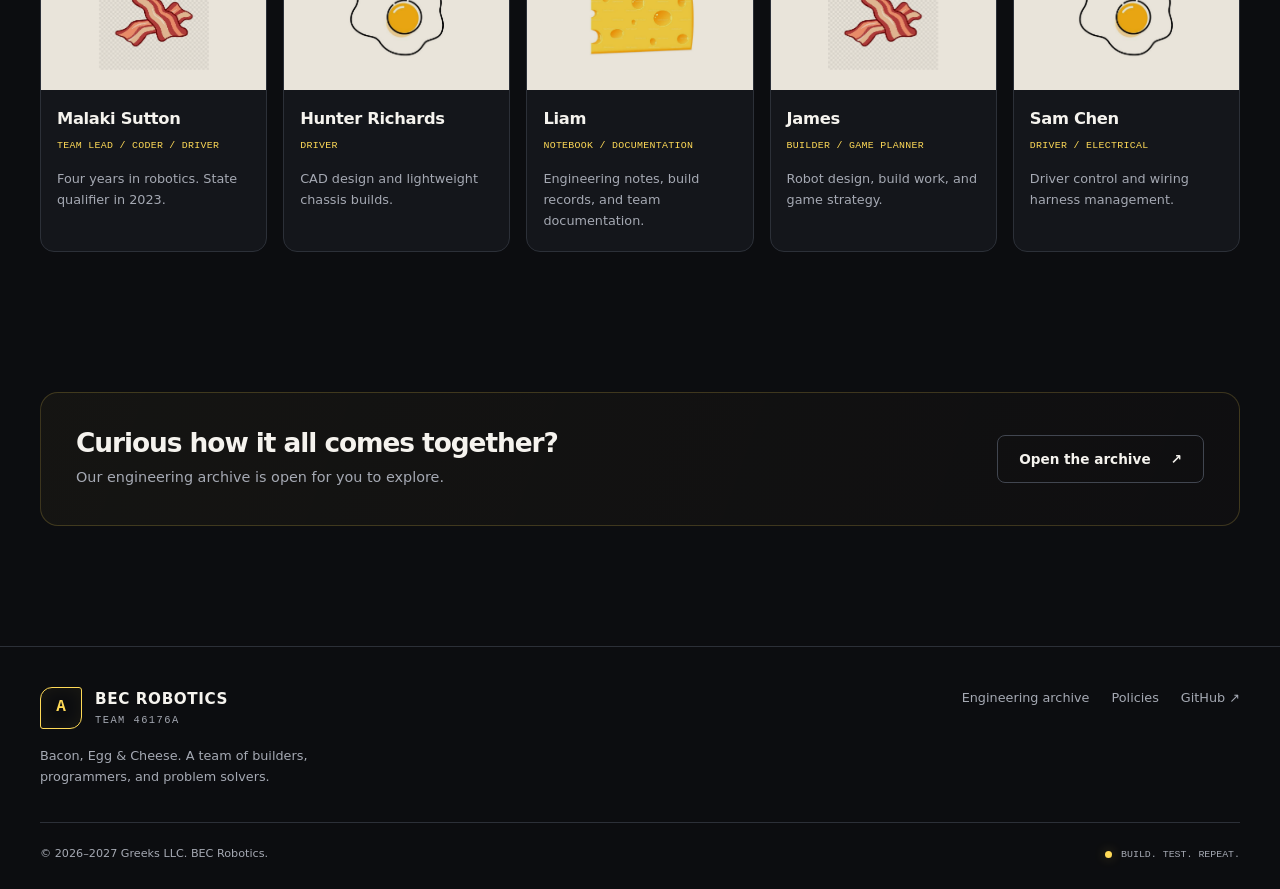
==== commit ef729e56: "Fix site navigation, archives and gallery; refresh BEC design and motion" ====
--- a/index.html
+++ b/index.html
@@ -3,130 +3,69 @@
 <head>
     <meta charset="UTF-8">
     <meta name="viewport" content="width=device-width, initial-scale=1.0">
-    <title>46176A | Home</title>
-    <link rel="stylesheet" href="style.css">
+    <meta name="description" content="Meet BEC Robotics, team 46176A. Explore our robot, engineering archive, competitions, and season plans.">
+    <meta name="theme-color" content="#0c0d10">
+    <title>Home | BEC Robotics 46176A</title>
+    <link rel="icon" href="assets/favicon.svg" type="image/svg+xml">
+    <link rel="stylesheet" href="style.css?v=1.1.0">
+    <script data-cfasync="false" src="script.js?v=1.1.0" defer></script>
 </head>
 <body>
-    <div id="press-start-screen">
-        <div class="glitch-container">
-            <h1 class="game-title" data-text="BEC_OS">BEC_OS</h1>
-        </div>
-        <div class="start-prompt">
-            <p class="blink">ORDER UP: INSERT TOKEN</p>
-            <button id="start-btn">PREPARE GRILL</button>
+    <a href="#content" class="skip-link">Skip to content</a>
+    <header class="site-header">
+        <nav class="navbar container" aria-label="Main navigation">
+            <a class="logo" href="index.html" aria-label="BEC Robotics home"><span class="logo-mark" aria-hidden="true">A</span><span class="logo-text">BEC ROBOTICS<small>TEAM 46176A</small></span></a>
+            <button class="menu-toggle" type="button" aria-expanded="false" aria-controls="nav-links"><span class="menu-icon" aria-hidden="true"></span> Menu</button>
+            <ul id="nav-links" class="nav-links"><li><a href="index.html" aria-current="page">Home</a></li><li><a href="robot.html">The Robot</a></li><li><a href="comp.html">Competitions</a></li><li><a href="docs.html">Documents</a></li><li><a href="season.html">Season</a></li></ul>
+        </nav>
+    </header>
+    <main id="content" class="container" tabindex="-1">
+
+        <section class="hero page-enter" aria-labelledby="home-title">
+            <div class="hero-copy">
+                <div class="eyebrow"><span class="status-dot" aria-hidden="true"></span>SHELBYVILLE ROBOTICS / 46176A</div>
+                <h1 id="home-title">Building the future.<br><span>One byte<br>at a time.</span></h1>
+                <p>We’re Bacon, Egg &amp; Cheese. A robotics team turning big ideas into real machines, one build, one line of code, and one match at a time.</p>
+                <div class="hero-actions"><a href="robot.html" class="button">Meet the robot <span aria-hidden="true">↗</span></a><a href="season.html" class="button secondary">Explore our season</a></div>
+                <div class="hero-meta"><span>VEX V5 ROBOTICS</span><span>SHELBYVILLE, IN</span><span>BEC_OS v1.1</span></div>
+            </div>
+            <div class="robot-frame">
+        <div class="frame-top"><span>46176A / FIELD CAPTURE</span><span>PHOTO ARCHIVE</span></div>
+        <div class="frame-image"><img src="assets/robot-side.webp" alt="Goblin machine robot on the VEX competition field" width="900" height="1200" fetchpriority="high"><div class="scan-line" aria-hidden="true"></div><div class="frame-caption"><strong>Goblin machine</strong><span>FROM THE WORKSHOP TO THE FIELD</span></div></div>
+        <div class="frame-bottom"><span>BEC_OS / ENGINEERING ARCHIVE</span><button id="boot-trigger" type="button" hidden>Run boot sequence ↗</button></div>
     </div>
-</div>
+        </section>
+        <section class="section divider" aria-labelledby="workshop-title">
+            <div class="section-heading" data-reveal><div><div class="eyebrow">01 / INSIDE THE WORKSHOP</div><h2 id="workshop-title">Ideas into motion.</h2></div><p>Follow the build, explore our notes, and see what we’re working toward.</p></div>
+            <div class="feature-grid">
+                <a href="robot.html" class="feature-card" data-reveal="0"><span class="card-number">01 / THE MACHINE</span><h3>Built from the ground up.</h3><p>Meet our robot and take a closer look through the field photo gallery.</p><span class="card-arrow" aria-hidden="true">↗</span></a>
+                <a href="docs.html" class="feature-card" data-reveal="70"><span class="card-number">02 / THE PROCESS</span><h3>Every iteration matters.</h3><p>Design ideas, code notes, build logs, and lessons from previous seasons.</p><span class="card-arrow" aria-hidden="true">↗</span></a>
+                <a href="comp.html" class="feature-card" data-reveal="140"><span class="card-number">03 / THE FIELD</span><h3>Ready for the next challenge.</h3><p>Explore our competition archive and follow our journey beyond the workshop.</p><span class="card-arrow" aria-hidden="true">↗</span></a>
+            </div>
+        </section>
+        <section id="team" class="section" aria-labelledby="team-title">
+            <div class="section-heading" data-reveal><div><div class="eyebrow">02 / THE PEOPLE BEHIND THE ROBOT</div><h2 id="team-title">Meet the crew.</h2></div><p>Different skills. One team. A shared drive to make the next version better.</p></div>
+            <div class="team-grid"><article class="member-card" data-reveal="0"><div class="member-image"><img src="docs/photos/IMG_0018.jpeg" alt="Bacon illustration" width="110" height="110" loading="lazy"></div><div class="member-info"><h3>Malaki Sutton</h3><p class="role">Team lead / Coder / Driver</p><p class="bio">Four years in robotics. State qualifier in 2023.</p></div></article>
+<article class="member-card" data-reveal="50"><div class="member-image"><img src="docs/photos/IMG_0019.jpeg" alt="Egg illustration" width="110" height="110" loading="lazy"></div><div class="member-info"><h3>Hunter Richards</h3><p class="role">Driver</p><p class="bio">CAD design and lightweight chassis builds.</p></div></article>
+<article class="member-card" data-reveal="100"><div class="member-image"><img src="docs/photos/IMG_0020.jpeg" alt="Cheese illustration" width="110" height="110" loading="lazy"></div><div class="member-info"><h3>Liam</h3><p class="role">Notebook / Documentation</p><p class="bio">Engineering notes, build records, and team documentation.</p></div></article>
+<article class="member-card" data-reveal="150"><div class="member-image"><img src="docs/photos/IMG_0018.jpeg" alt="Bacon illustration" width="110" height="110" loading="lazy"></div><div class="member-info"><h3>James</h3><p class="role">Builder / Game planner</p><p class="bio">Robot design, build work, and game strategy.</p></div></article>
+<article class="member-card" data-reveal="200"><div class="member-image"><img src="docs/photos/IMG_0019.jpeg" alt="Egg illustration" width="110" height="110" loading="lazy"></div><div class="member-info"><h3>Sam Chen</h3><p class="role">Driver / Electrical</p><p class="bio">Driver control and wiring harness management.</p></div></article></div>
+        </section>
+        <section class="section"><div class="workshop-banner" data-reveal><div><h2>Curious how it all comes together?</h2><p>Our engineering archive is open for you to explore.</p></div><a class="button secondary" href="docs.html">Open the archive <span aria-hidden="true">↗</span></a></div></section>
 
-    <div id="loader-wrapper">
-        <div class="loader">
-            <div class="hex-orbit"></div>
-            <div class="hex-center"></div>
-        </div>
-        <p>INITIALIZING SYSTEMS...</p>
-    </div>
-
-    <main id="content" class="hidden">
-        <nav>
-            <div class="logo">Bit-Shift</div>
-            <ul>
-                <li><a href="index.html" class="active">Home</a></li>
-                <li><a href="robot.html">The Robot</a></li>
-                <li><a href="comp.html">Competitions</a></li>
-                <li><a href="docs.html">documents</a></li>
-                <li><a href="season.html">Season</a></li>
-            </ul>
-        </nav>
-        
-        <section class="hero">
-            <h1>Building the Future, <br><span>One Byte at a Time.</span></h1>
-            <a href="season.html" class="cta-btn">View Our Season</a>
-        </section>
-<section id="team" class="team-section">
-    <div class="section-header">
-        <h2><span>01.</span> Meet the Crew</h2>
-        <div class="line"></div>
-    </div>
-
-    <div class="team-grid">
-        <div class="member-card">
-            <div class="member-image">
-                <img src="docs/photos/IMG_0018.jpeg" alt="Team Member">
-            </div>
-            <div class="member-info">
-                <h3>Malaki Sutton</h3>
-                <p class="role">Team Lead / coder / driver</p>
-                <p class="bio"> 4 years in robotics, state qualafided in 2023</p>
-            </div>
-        </div>
-
-        <div class="member-card">
-            <div class="member-image">
-                <img src="docs/photos/IMG_0019.jpeg" alt="Team Member">
-            </div>
-            <div class="member-info">
-                <h3>Hunter Richards</h3>
-                <p class="role">Driver</p>
-                <p class="bio">Expert in CAD design and lightweight chassis builds.</p>
-            </div>
-        </div>
-
-        <div class="member-card">
-            <div class="member-image">
-                <img src="docs/photos/IMG_0020.jpeg" alt="Team Member">
-            </div>
-            <div class="member-info">
-                <h3>Liam</h3>
-                <p class="role">Notebook / documention</p>
-                <p class="bio">Master of the controller and wiring harness management.</p>
-            </div>
-        </div>
-
-        <div class="member-card">
-            <div class="member-image">
-                <img src="docs/photos/IMG_0018.jpeg" alt="Team Member">
-            </div>
-            <div class="member-info">
-                <h3>James</h3>
-                <p class="role">Builder / Gameplanner</p>
-                <p class="bio">Master of the controller and wiring harness management.</p>
-            </div>
-        </div>
-
-        <div class="member-card">
-            <div class="member-image">
-                <img src="docs/photos/IMG_0019.jpeg" alt="Team Member">
-            </div>
-            <div class="member-info">
-                <h3>Sam Chen</h3>
-                <p class="role">Driver / Electrical</p>
-                <p class="bio">Master of the controller and wiring harness management.</p>
-            </div>
-        </div>
-    </div>
-    </section>
     </main>
 
-    <script src="script.js"></script>
-<footer>
-        <div class="footer-container">
-            <div class="sponsor-logos">
-                <a href="https://sponsor-website.com" target="_blank" class="logo-box">
-                 <img src="docs/photos/Image_placeholder.png" alt="Sponsor Name">
-                </a>
-
-                 <a href="https://another-sponsor.com" target="_blank" class="logo-box">
-                     <img src="docs/photos/Image_placeholder.png" alt="Another Sponsor">
-                 </a>
-         </div>
-
-            <div class="footer-bottom">
-                <div class="social-links">
-                    <a href="#">Instagram</a>
-                    <a href="/Legal/">Policies</a>
-                    <a href="https://github.com/Shelbyville-Robotics">GitHub</a>
-                </div>
-                <p>&copy; 2026-2027 Greeks LLC. All systems operational.</p>
+    <dialog id="boot-dialog" class="boot-dialog" aria-labelledby="boot-title">
+        <div class="modal-top"><h2 id="boot-title">BEC_OS / Order up.</h2><button class="icon-button" data-close type="button" aria-label="Close boot sequence">×</button></div>
+        <div class="boot-body"><div class="terminal-lines"><p class="boot-line"><b>&gt;</b> Initializing team 46176A…</p><p class="boot-line" style="--delay: 300ms"><b>&gt;</b> Loading engineering archive…</p><p class="boot-line" style="--delay: 600ms"><b>&gt;</b> Bacon. Egg. Cheese. Ready.</p><p class="boot-line" style="--delay: 900ms"><b>&gt; All systems go. Let’s build.</b></p></div><button class="button" data-close type="button">Back to the workshop <span aria-hidden="true">↗</span></button></div>
+    </dialog>
+    <footer class="site-footer">
+        <div class="container">
+            <div class="footer-top">
+                <div><a class="logo" href="index.html" aria-label="BEC Robotics home"><span class="logo-mark" aria-hidden="true">A</span><span class="logo-text">BEC ROBOTICS<small>TEAM 46176A</small></span></a><p>Bacon, Egg &amp; Cheese. A team of builders, programmers, and problem solvers.</p></div>
+                <div class="footer-links"><a href="docs.html">Engineering archive</a><a href="Legal/index.html">Policies</a><a href="https://github.com/Shelbyville-Robotics/46176A" target="_blank" rel="noopener noreferrer">GitHub <span aria-hidden="true">↗</span></a></div>
             </div>
+            <div class="footer-bottom"><p>&copy; 2026–2027 Greeks LLC. BEC Robotics.</p><span class="footer-status"><span class="status-dot" aria-hidden="true"></span>BUILD. TEST. REPEAT.</span></div>
         </div>
     </footer>
 </body>
--- a/style.css
+++ b/style.css
@@ -1,921 +1,268 @@
-:root {
-    /* --- BACON, EGG & CHEESE THEME --- */
-    --primary-color: #ffd700;   /* Sunny-Side-Up Egg Yolk Yellow */
-    --secondary-color: #ff8c00; /* Melty Cheddar Orange */
-    --accent-pink: #ff4d4d;     /* Crispy Bacon Red */
-
-    /* Automatically calculated glow */
-    --primary-glow: color-mix(in srgb, var(--primary-color), transparent 80%);
-    
-    /* Dark Griddle Background */
-    --bg-dark: #0f0e0e; 
-    --text-light: #f5f2eb;      /* Warm Toast Off-White */
-}
-
-body {
-    background-color: #000;
-    /* This creates a subtle grid that looks like a game board */
-    background-image: 
-        linear-gradient(rgba(188, 19, 254, 0.05) 1px, transparent 1px),
-        linear-gradient(90deg, rgba(188, 19, 254, 0.05) 1px, transparent 1px);
-    background-size: 50px 50px; /* Adjust this to make the "maze" bigger or smaller */
-    color: var(--text-light);
-    font-family: 'VT323', monospace;
-    margin: 0;
-    overflow-x: hidden;
-}
-
-/* Add a slight "Glow" to the grid lines near the top of the page */
-body::after {
-    content: "";
-    position: fixed;
-    top: 0; left: 0;
-    width: 100%; height: 100%;
-    background: radial-gradient(circle at top, rgba(188, 19, 254, 0.15), transparent 70%);
-    pointer-events: none;
-    z-index: -1;
-}
-/* --- OVERRIDE SPLASH SCREEN --- */
-#press-start-screen {
-    position: fixed;
-    top: 0; left: 0;
-    width: 100%; height: 100vh;
-    background: #000;
-    z-index: 10000; /* Above everything */
-    display: flex;
-    flex-direction: column;
-    justify-content: center;
-    align-items: center;
-    transition: opacity 1s ease, visibility 1s;
-}
-
-#press-start-screen.hidden {
-    opacity: 0;
-    visibility: hidden;
-}
-
-.game-title {
-    font-size: 5rem;
-    color: var(--primary-color);
-    text-shadow: 4px 4px 0px var(--secondary-color);
-    margin-bottom: 50px;
-}
-
-.start-prompt {
-    text-align: center;
-}
-
-.blink {
-    color: var(--accent-pink);
-    font-size: 1.2rem;
-    margin-bottom: 20px;
-    animation: arcade-blink 0.8s infinite;
-}
-
-@keyframes arcade-blink {
-    0% { opacity: 0; }
-    50% { opacity: 1; }
-    100% { opacity: 0; }
-}
-
-#start-btn {
-    background: transparent;
-    border: 3px solid var(--primary-color);
-    color: var(--primary-color);
-    padding: 15px 40px;
-    font-family: 'VT323', monospace;
-    font-size: 2rem;
-    cursor: pointer;
-    transition: 0.2s;
-}
-
-#start-btn:hover {
-    background: var(--primary-color);
-    color: #000;
-    box-shadow: 0 0 20px var(--primary-color);
-}
-
-.copyright {
-    position: absolute;
-    bottom: 20px;
-    color: #444;
-    font-size: 0.8rem;
-}
-/* --- LOADER STYLES --- */
-#loader-wrapper {
-    position: fixed;
-    top: 0;
-    left: 0;
-    width: 100%;
-    height: 100vh;
-    background: #000;
-    display: flex;
-    flex-direction: column;
-    justify-content: center;
-    align-items: center;
-    z-index: 9999;
-    transition: opacity 0.8s ease;
-}
-
-.loader {
-    position: relative;
-    width: 100px;
-    height: 100px;
-}
-
-/* The rotating "orbit" */
-.hex-orbit {
-    width: 100%;
-    height: 100%;
-    border: 3px solid transparent;
-    border-top: 3px solid var(--primary-color);
-    border-radius: 50%;
-    animation: rotate 1.5s linear infinite;
-}
-
-/* The pulsing center piece */
-.hex-center {
-    position: absolute;
-    top: 25%;
-    left: 25%;
-    width: 50%;
-    height: 50%;
-    background: var(--primary-color);
-    clip-path: polygon(25% 0%, 75% 0%, 100% 50%, 75% 100%, 25% 100%, 0% 50%);
-    animation: pulse 1s ease-in-out infinite alternate;
-}
-
-#loader-wrapper p {
-    margin-top: 20px;
-    letter-spacing: 5px;
-    font-size: 0.8rem;
-    color: var(--primary-color);
-    text-shadow: 0 0 10px var(--primary-color);
-}
-
-@keyframes rotate {
-    from { transform: rotate(0deg); }
-    to { transform: rotate(360deg); }
-}
-
-@keyframes pulse {
-    from { transform: scale(0.8); opacity: 0.5; }
-    to { transform: scale(1.2); opacity: 1; }
-}
-
-/* --- CONTENT STYLES --- */
-.hidden {
-    opacity: 0;
-    transform: translateY(20px);
-}
-
-#content {
-    transition: all 1s ease;
-    padding: 2rem;
-}
-
-nav {
-    display: flex;
-    justify-content: space-between;
-    align-items: center;
-}
-
-ul { display: flex; list-style: none; gap: 2rem; }
-a { color: white; text-decoration: none; font-weight: bold; }
-span { color: var(--primary-color); }
-
-.hero {
-    height: 70vh;
-    display: flex;
-    flex-direction: column;
-    justify-content: center;
-    align-items: center;
-    text-align: center;
-}
-
-.hero h1 { font-size: 3.5rem; }
-
-.cta-btn {
-    padding: 1rem 2rem;
-    background: transparent;
-    border: 2px solid var(--primary-color);
-    color: var(--primary-color);
-    cursor: pointer;
-    font-weight: bold;
-    transition: 0.3s;
-}
-
-.cta-btn:hover {
-    background: var(--primary-color);
-    color: black;
-    box-shadow: 0 0 20px var(--primary-color);
-}
-/* --- TEAM SECTION --- */
-.team-section {
-    padding: 80px 10%;
-    background: linear-gradient(to bottom, #0d0d0d, #1a1a1a);
-}
-
-.section-header {
-    display: flex;
-    align-items: center;
-    gap: 20px;
-    margin-bottom: 50px;
-}
-
-.section-header h2 {
-    font-size: 2rem;
-    white-space: nowrap;
-}
-
-.section-header .line {
-    height: 1px;
-    width: 100%;
-    background: rgba(0, 242, 255, 0.3);
-}
-
-.team-grid {
-    display: grid;
-    grid-template-columns: repeat(auto-fit, minmax(280px, 1fr));
-    gap: 30px;
-}
-
-.member-card {
-    background: rgba(255, 255, 255, 0.05);
-    border: 1px solid rgba(255, 255, 255, 0.1);
-    border-radius: 10px;
-    overflow: hidden;
-    transition: 0.4s ease;
-    position: relative;
-}
-
-.member-card:hover {
-    transform: translateY(-10px);
-    border-color: var(--primary-color);
-    box-shadow: 0 10px 30px rgba(0, 242, 255, 0.1);
-}
-
-.member-image {
-    width: 100%;
-    height: 250px;
-    overflow: hidden;
-    background: #222;
-}
-
-.member-image img {
-    width: 100%;
-    height: 100%;
-    object-fit: cover;
-    filter: grayscale(100%);
-    transition: 0.5s;
-}
-
-.member-card:hover img {
-    filter: grayscale(0%);
-    scale: 1.1;
-}
-
-.member-info {
-    padding: 20px;
-}
-
-.member-info h3 {
-    margin: 0;
-    font-size: 1.4rem;
-    color: var(--primary-color);
-}
-
-.member-info .role {
-    font-size: 0.9rem;
-    font-weight: bold;
-    color: #888;
-    margin: 5px 0 15px 0;
-    text-transform: uppercase;
-    letter-spacing: 1px;
-}
-
-.member-info .bio {
-    font-size: 0.9rem;
-    line-height: 1.6;
-    color: #bbb;
-}
-
-/* Smooth Scrolling */
-html {
-    scroll-behavior: smooth;
-}
-/* --- ROBOT PAGE SPECIFIC --- */
-
-.robot-hero {
-    display: flex;
-    align-items: center;
-    justify-content: space-between;
-    padding: 100px 10%;
-    gap: 40px;
-}
-
-.robot-blueprint img {
-    max-width: 100%;
-    border: 1px solid var(--primary-color);
-    box-shadow: 0 0 20px rgba(0, 242, 255, 0.2);
-    border-radius: 8px;
-}
-
-/* Specs Table */
-.specs-section {
-    padding: 50px 10%;
-}
-
-.specs-container {
-    background: rgba(255, 255, 255, 0.03);
-    padding: 30px;
-    border-left: 4px solid var(--primary-color);
-}
-
-.specs-table {
-    width: 100%;
-    border-collapse: collapse;
-}
-
-.specs-table td {
-    padding: 15px;
-    border-bottom: 1px solid rgba(255, 255, 255, 0.1);
-}
-
-.specs-table td:first-child {
-    font-weight: bold;
-    color: var(--primary-color);
-    width: 30%;
-    text-transform: uppercase;
-    font-size: 0.8rem;
-    letter-spacing: 1px;
-}
-
-/* Systems Cards */
-.systems-grid {
-    display: grid;
-    grid-template-columns: repeat(auto-fit, minmax(300px, 1fr));
-    gap: 20px;
-    padding: 50px 10% 100px 10%;
-}
-
-.system-card {
-    border: 1px solid rgba(255, 255, 255, 0.1);
-    padding: 25px;
-    background: #111;
-    transition: 0.3s;
-}
-
-.system-card:hover {
-    background: #161616;
-    border-color: var(--primary-color);
-}
-
-.system-card h3 {
-    color: var(--primary-color);
-    margin-top: 0;
-}
-
-/* Active Nav Link */
-.active {
-    border-bottom: 2px solid var(--primary-color);
-    padding-bottom: 5px;
-}
-
-/* Responsive Fix */
-@media (max-width: 768px) {
-    .robot-hero { flex-direction: column; text-align: center; }
-}
-/* --- DOCS PAGE --- */
-.docs-hero {
-    text-align: center;
-    padding: 80px 10% 40px;
-}
-
-.docs-container {
-    padding: 0 10% 100px;
-}
-
-.docs-grid {
-    display: grid;
-    grid-template-columns: repeat(auto-fill, minmax(300px, 1fr));
-    gap: 20px;
-}
-
-.doc-card {
-    background: rgba(255, 255, 255, 0.03);
-    border: 1px solid rgba(0, 242, 255, 0.1);
-    padding: 20px;
-    display: flex;
-    align-items: center;
-    gap: 15px;
-    transition: 0.3s;
-    border-radius: 4px;
-}
-
-.doc-card:hover {
-    background: rgba(0, 242, 255, 0.05);
-    border-color: var(--primary-color);
-    transform: scale(1.02);
-}
-
-.doc-icon {
-    font-size: 2rem;
-}
-
-.doc-info h3 {
-    margin: 0;
-    font-size: 1rem;
-    color: #fff;
-    word-break: break-all;
-}
-
-.file-type {
-    font-size: 0.7rem;
-    color: var(--primary-color);
-    font-weight: bold;
-}
-
-.download-link {
-    margin-left: auto;
-    font-size: 0.8rem;
-    color: var(--primary-color);
-    text-decoration: none;
-    border: 1px solid var(--primary-color);
-    padding: 5px 10px;
-    transition: 0.3s;
-}
-
-.download-link:hover {
-    background: var(--primary-color);
-    color: #000;
-}
-/* --- SEARCH BAR STYLES --- */
-.search-container {
-    position: relative;
-    max-width: 600px;
-    margin: 30px auto 0;
-}
-
-#doc-search {
-    width: 100%;
-    padding: 15px 20px 15px 45px;
-    background: rgba(255, 255, 255, 0.05);
-    border: 1px solid rgba(0, 242, 255, 0.2);
-    border-radius: 4px;
-    color: white;
-    font-size: 1rem;
-    outline: none;
-    transition: 0.3s;
-}
-
-#doc-search:focus {
-    border-color: var(--primary-color);
-    background: rgba(0, 242, 255, 0.05);
-    box-shadow: 0 0 15px rgba(0, 242, 255, 0.2);
-}
-
-.search-icon {
-    position: absolute;
-    left: 15px;
-    top: 50%;
-    transform: translateY(-50%);
-    color: var(--primary-color);
-    opacity: 0.7;
-}
-
-.no-results {
-    grid-column: 1 / -1;
-    text-align: center;
-    color: #888;
-    padding: 40px;
-    border: 1px dashed #333;
-}
-/* --- FOOTER & SPONSORS --- */
-footer {
-    background-color: #050505;
-    border-top: 1px solid var(--secondary-color);
-    padding: 60px 10% 20px 10%;
-    margin-top: 50px;
-    
-    /* Centralizing everything */
-    display: flex;
-    flex-direction: column;
-    align-items: center; 
-    text-align: center;
-}
-
-.footer-container {
-    width: 100%;
-    display: flex;
-    flex-direction: column;
-    align-items: center; /* Centers the sponsor grid */
-}
-
-.sponsor-logos {
-    display: flex;
-    justify-content: center; /* Centers logos horizontally */
-    align-items: center;
-    flex-wrap: wrap;
-    gap: 30px;
-    margin-bottom: 50px;
-}
-
-.footer-bottom {
-    width: 100%;
-    border-top: 1px solid rgba(255, 255, 255, 0.1);
-    padding-top: 20px;
-    display: flex;
-    flex-direction: column;
-    align-items: center; /* Centers socials and copyright */
-    gap: 15px;
-}
-
-.sponsors h3 {
-    color: var(--text-light);
-    font-size: 1.2rem;
-    margin-bottom: 30px;
-    text-transform: uppercase;
-    letter-spacing: 2px;
-}
-
-
-.logo-box {
-    width: 150px;
-    height: 80px;
-    background: rgba(255, 255, 255, 0.05);
-    border: 1px solid rgba(255, 255, 255, 0.1);
-    display: flex;
-    justify-content: center;
-    align-items: center;
-    border-radius: 8px;
-    transition: 0.3s ease;
-    padding: 10px;
-    overflow: hidden; /* Keeps images from leaking out */
-}
-
-.logo-box:hover {
-    background: rgba(255, 255, 255, 0.1);
-    border-color: var(--primary-color);
-    transform: translateY(-5px); /* Makes it pop up slightly */
-}
-
-.logo-box img {
-    max-width: 100%;
-    max-height: 100%;
-    object-fit: contain; /* This ensures the logo stays proportional */
-    filter: grayscale(100%) brightness(0.8); /* Makes them all match your theme */
-    transition: 0.3s;
-}
-
-.logo-box:hover img {
-    filter: grayscale(0%) brightness(1); /* Brings back full color on hover */
-}
-
-.logo-box:hover {
-    background: rgba(255, 255, 255, 0.1);
-    border-color: var(--primary-color);
-    color: var(--primary-color);
-}
-
-.footer-bottom {
-    border-top: 1px solid rgba(255, 255, 255, 0.1);
-    padding-top: 20px;
-    display: flex;
-    flex-direction: column;
-    gap: 15px;
-}
-
-.social-links {
-    display: flex;
-    justify-content: center;
-    gap: 20px;
-}
-
-.social-links a {
-    color: var(--primary-color);
-    text-decoration: none;
-    font-size: 0.9rem;
-    transition: 0.3s;
-}
-
-.social-links a:hover {
-    color: #fff;
-    text-shadow: 0 0 10px var(--primary-color);
-}
-
-.footer-bottom p {
-    color: #555;
-    font-size: 0.8rem;
-    margin: 0;
-}
-.doc-info {
-    display: flex;
-    flex-direction: column;
-    gap: 4px;
-}
-
-.doc-category {
-    font-size: 0.65rem;
-    text-transform: uppercase;
-    letter-spacing: 1px;
-    color: var(--primary-color);
-    background: rgba(0, 242, 255, 0.1);
-    padding: 2px 8px;
-    border-radius: 2px;
-    width: fit-content;
-    margin-bottom: 4px;
-}
-
-.doc-meta {
-    display: flex;
-    gap: 15px;
-    align-items: center;
-}
-
-.last-updated {
-    font-size: 0.75rem;
-    color: #666;
-}
-/* --- MEDIA GALLERY --does not work-- --- */
-.gallery-section {
-    padding: 80px 10%;
-    background: #0d0d0d;
-}
-
-.gallery-grid {
-    display: grid;
-    grid-template-columns: repeat(auto-fill, minmax(250px, 1fr));
-    grid-auto-rows: 250px;
-    gap: 15px;
-}
-
-.gallery-item {
-    position: relative;
-    overflow: hidden;
-    border: 1px solid rgba(255, 255, 255, 0.1);
-    border-radius: 4px;
-    cursor: pointer;
-}
-
-.gallery-item img {
-    width: 100%;
-    height: 100%;
-    object-fit: cover;
-    transition: transform 0.5s ease, filter 0.5s ease;
-    filter: grayscale(40%) brightness(0.8);
-}
-
-.gallery-item:hover img {
-    transform: scale(1.1);
-    filter: grayscale(0%) brightness(1);
-}
-
-/* Hover Overlay */
-.gallery-overlay {
-    position: absolute;
-    bottom: -50px;
-    left: 0;
-    width: 100%;
-    background: linear-gradient(transparent, rgba(0, 242, 255, 0.5));
-    padding: 15px;
-    transition: 0.3s;
-    pointer-events: none;
-}
-
-.gallery-item:hover .gallery-overlay {
-    bottom: 0;
-}
-/* --- SEASON PAGE --- */
-.season-header {
-    text-align: center;
-    padding: 100px 10% 40px;
-}
-
-.season-subtitle {
-    color: #666;
-    text-transform: uppercase;
-    letter-spacing: 4px;
-    font-size: 0.8rem;
-    margin-top: 10px;
-}
-
-.stats-grid {
-    display: grid;
-    grid-template-columns: repeat(auto-fit, minmax(200px, 1fr));
-    gap: 20px;
-    padding: 0 10% 60px;
-}
-
-.stat-card {
-    background: rgba(255, 255, 255, 0.03);
-    border: 1px solid rgba(0, 242, 255, 0.1);
-    padding: 30px;
-    text-align: center;
-    border-radius: 8px;
-}
-
-.stat-value {
-    display: block;
-    font-size: 2.5rem;
-    font-weight: bold;
-    color: var(--primary-color);
-    text-shadow: 0 0 10px rgba(0, 242, 255, 0.3);
-}
-
-.stat-label {
-    color: #888;
-    font-size: 0.8rem;
-    text-transform: uppercase;
-}
-
-.season-content {
-    display: flex;
-    gap: 50px;
-    padding: 0 10% 100px;
-    align-items: center;
-}
-
-.mission-statement { flex: 1; }
-.mission-statement h2 { margin-bottom: 20px; }
-.mission-statement p { line-height: 1.8; color: #bbb; }
-
-.objective-list {
-    margin-top: 30px;
-    display: flex;
-    flex-direction: column;
-    gap: 10px;
-}
-
-.obj-item {
-    font-weight: bold;
-    color: var(--primary-color);
-    background: rgba(0, 242, 255, 0.05);
-    padding: 10px 15px;
-    border-radius: 4px;
-    width: fit-content;
-}
-
-.season-visual img {
-    width: 100%;
-    max-width: 500px;
-    border-radius: 10px;
-    border: 1px solid #333;
-}
-
-@media (max-width: 768px) {
-    .season-content { flex-direction: column; }
-}
-/* Remove standard underline from all links */
-/* Update these specific sections in your style.css */
-
-nav ul li a {
-    text-decoration: none;
-    color: #fff;
-    padding-bottom: 5px;
-    transition: 0.3s;
-    border-bottom: 2px solid transparent; 
-}
-
-/* The Active Link - Now uses the variable */
-.active {
-    color: var(--primary-color) !important;
-    border-bottom: 2px solid var(--primary-color) !important;
-    text-shadow: 0 0 10px var(--primary-glow); /* Using the glow variable here */
-}
-
-/* Update these specific sections in your style.css */
-
-nav ul li a {
-    text-decoration: none;
-    color: #fff;
-    padding-bottom: 5px;
-    transition: 0.3s;
-    border-bottom: 2px solid transparent; 
-}
-
-/* The Active Link - Now uses the variable */
-.active {
-    color: var(--primary-color) !important;
-    border-bottom: 2px solid var(--primary-color) !important;
-    text-shadow: 0 0 10px var(--primary-glow); /* Using the glow variable here */
-}
-/* Update these specific sections in your style.css */
-
-nav ul li a {
-    text-decoration: none;
-    color: #fff;
-    padding-bottom: 5px;
-    transition: 0.3s;
-    border-bottom: 2px solid transparent; 
-}
-
-/* The Active Link - Now uses the variable */
-.active {
-    color: var(--primary-color) !important;
-    border-bottom: 2px solid var(--primary-color) !important;
-    text-shadow: 0 0 10px var(--primary-glow); /* Using the glow variable here */
-}
-
-/* The Hover State - Now uses the variable */
-nav ul li a:hover {
-    color: var(--primary-color);
-    /* We use the glow variable for a subtle faded underline on hover */
-    border-bottom: 2px solid var(--primary-glow); 
-}
-
-/* --- POLISHED ANNOUNCEMENT BANNER --- */
-.announcement-banner {
-    background: #000;
-    border-bottom: 3px solid var(--secondary-color);
-    color: var(--primary-color);
-    font-family: 'VT323', monospace;
-    font-size: 1.4rem;
-    /* Adding a flicker effect to the text */
-    animation: flicker 1.5s infinite;
-}
-
-@keyframes flicker {
-    0% { opacity: 1; }
-    50% { opacity: 0.8; }
-    100% { opacity: 1; }
-}
-/* --- RETRO ARCADE POLISH --- */
-
-/* 1. Import a Pixel Font from Google Fonts */
-@import url('https://fonts.googleapis.com/css2?family=VT323&display=swap');
-
-body {
-    font-family: 'VT323', monospace; /* This font looks like a classic arcade display */
-    font-size: 1.2rem;
-}
-
-/* 2. CRT Scanline Overlay */
-body::before {
-    content: " ";
-    display: block;
-    position: fixed;
-    top: 0; left: 0; bottom: 0; right: 0;
-    background: linear-gradient(rgba(18, 16, 16, 0) 50%, rgba(0, 0, 0, 0.25) 50%), 
-                linear-gradient(90deg, rgba(255, 0, 0, 0.06), rgba(0, 255, 0, 0.02), rgba(0, 0, 255, 0.06));
-    z-index: 9999; /* Put it above everything */
-    background-size: 100% 4px, 3px 100%;
-    pointer-events: none; /* Let clicks pass through */
-}
-
-/* 3. Retro Glow for Headers */
-h1, h2, .logo {
-    color: var(--primary-color);
-    text-shadow: 3px 3px 0px var(--secondary-color);
-    text-transform: uppercase;
-}
-/* --- ARCADE LEADERBOARD --- */
-.leaderboard-section {
-    margin-left: -2rem;
-    margin-right: -2rem;
-    padding: 60px 10%;
-    background: #000;
-}
-
-.arcade-table-container {
-    border: 4px solid var(--secondary-color);
-    padding: 20px;
-    background: rgba(33, 33, 255, 0.05);
-    box-shadow: 0 0 20px var(--secondary-color);
-    overflow-x: auto; /* Good for iPad/Mobile */
-}
-
-.high-score-table {
-    width: 100%;
-    border-collapse: collapse;
-    font-family: 'VT323', monospace;
-    font-size: 1.5rem;
-    color: var(--primary-color);
-    text-align: left;
-}
-
-.high-score-table th {
-    color: var(--accent-pink);
-    border-bottom: 2px dashed var(--secondary-color);
-    padding: 10px;
-}
-
-.high-score-table td {
-    padding: 15px 10px;
-}
-
-/* Zebra striping for that retro list look */
-.high-score-table tr:nth-child(even) {
-    background: rgba(255, 255, 255, 0.02);
-}
-
-/* Highlight the top player or current user */
-.high-score-table tr.highlight {
-    color: #fff;
-    text-shadow: 0 0 10px var(--primary-color);
-}
-
-.high-score-table tr:hover {
-    background: var(--primary-glow);
-    cursor: pointer;
-}+:root { color-scheme: dark; --bg: #0c0d10; --surface: #14161b; --primary: #ffda57; --secondary: #ff9b54; --text: #f5f3ee; --muted: #a5a9b3; --line: #2c3038; --radius: 18px; --mono: ui-monospace, SFMono-Regular, Consolas, monospace; }
+* { box-sizing: border-box; }
+html { scroll-behavior: smooth; scroll-padding-top: 110px; }
+body { margin: 0; background: var(--bg); color: var(--text); font-family: system-ui, -apple-system, BlinkMacSystemFont, "Segoe UI", sans-serif; line-height: 1.65; }
+body::before { content: ""; position: absolute; inset: 0 0 auto; height: 920px; z-index: -1; background: radial-gradient(ellipse at 80% 5%, #ff9b5412, transparent 65%); pointer-events: none; }
+a { color: inherit; text-decoration: none; }
+button, input, select { font: inherit; }
+button, select { cursor: pointer; }
+button { color: inherit; }
+img { display: block; max-width: 100%; height: auto; }
+h1, h2, h3, p { margin: 0; }
+h1, h2, h3 { line-height: 1.12; letter-spacing: -.04em; text-wrap: balance; }
+h1 { font-size: clamp(2.6rem, 5.4vw, 5.4rem); font-weight: 800; }
+h2 { font-size: clamp(1.8rem, 3vw, 2.8rem); }
+h3 { font-size: 1.25rem; }
+p { color: var(--muted); }
+::selection { background: var(--primary); color: var(--bg); }
+:focus-visible { outline: 3px solid var(--primary); outline-offset: 5px; }
+[hidden] { display: none !important; }
+.container { width: min(1200px, calc(100% - 64px)); margin-inline: auto; }
+.section { padding-block: 70px; }
+.skip-link { position: fixed; top: 10px; left: 16px; z-index: 100; padding: 10px 18px; background: var(--primary); color: var(--bg); border-radius: 8px; transform: translateY(-160%); }
+.skip-link:focus { transform: none; }
+.site-header { position: sticky; top: 0; z-index: 20; background: #0c0d10f5; border-bottom: 1px solid var(--line); backdrop-filter: blur(16px); }
+.navbar { min-height: 86px; display: flex; align-items: center; justify-content: space-between; gap: 24px; }
+.logo { display: inline-flex; align-items: center; gap: 13px; flex-shrink: 0; }
+.logo-mark { display: grid; place-items: center; width: 42px; height: 42px; border: 1px solid var(--primary); border-radius: 12px 3px; font-family: var(--mono); font-weight: 800; color: var(--primary); box-shadow: inset 0 0 18px #ffda5710; }
+.logo-text { display: flex; flex-direction: column; line-height: 1.3; font-size: .95rem; font-weight: 800; letter-spacing: .04em; }
+.logo-text small { font: .65rem var(--mono); color: var(--muted); letter-spacing: .14em; margin-top: 4px; }
+.nav-links { display: flex; list-style: none; align-items: center; gap: 28px; margin: 0; padding: 0; }
+.nav-links a { display: block; position: relative; color: var(--muted); font-size: .87rem; font-weight: 600; padding-block: 12px; transition: color .2s; }
+.nav-links a::after { content: ""; position: absolute; bottom: 3px; left: 0; width: 100%; height: 2px; background: var(--primary); transform: scaleX(0); transform-origin: left; transition: transform .25s; }
+.nav-links a:hover, .nav-links a[aria-current] { color: var(--text); }
+.nav-links a:hover::after, .nav-links a[aria-current]::after { transform: scaleX(1); }
+.menu-toggle { display: none; align-items: center; gap: 8px; border: 1px solid var(--line); background: var(--surface); padding: 8px 12px; border-radius: 8px; font-size: .85rem; }
+.menu-icon { width: 17px; height: 12px; border-block: 2px solid currentColor; position: relative; }
+.menu-icon::before { content: ""; position: absolute; top: 4px; width: 100%; border-top: 2px solid currentColor; }
+.eyebrow, .mono { font-family: var(--mono); }
+.eyebrow { display: flex; align-items: center; gap: 10px; color: var(--primary); font-size: .72rem; letter-spacing: .14em; text-transform: uppercase; margin-bottom: 24px; }
+.status-dot { width: 7px; height: 7px; flex-shrink: 0; border-radius: 50%; background: var(--primary); box-shadow: 0 0 12px #ffda5750; }
+.hero { display: grid; grid-template-columns: 1.14fr 1fr; gap: 74px; align-items: center; padding-block: 68px 76px; }
+.hero h1 span, .page-hero h1 span { color: var(--primary); }
+.hero-copy > p { max-width: 470px; margin-top: 26px; font-size: 1.02rem; }
+.hero-actions { display: flex; flex-wrap: wrap; gap: 12px; margin-top: 32px; }
+.button { display: inline-flex; align-items: center; justify-content: center; gap: 20px; min-height: 48px; padding: 12px 21px; border: 1px solid var(--primary); border-radius: 8px; background: var(--primary); color: #15140e; font-size: .85rem; font-weight: 750; transition: transform .25s, box-shadow .25s, background .25s; }
+.button:hover { transform: translateY(-3px); box-shadow: 0 8px 30px #ffda5722; }
+.button.secondary { background: transparent; border-color: #414650; color: var(--text); }
+.button.secondary:hover { border-color: var(--primary); }
+.text-link { color: var(--primary); display: inline-flex; align-items: center; gap: 12px; font-size: .85rem; font-weight: 650; }
+.text-link:hover { text-decoration: underline; text-underline-offset: 5px; }
+.hero-meta { display: flex; flex-wrap: wrap; gap: 20px; margin-top: 36px; padding-top: 22px; border-top: 1px solid var(--line); font: .65rem var(--mono); letter-spacing: .12em; color: var(--muted); }
+.robot-frame { position: relative; padding: 12px; background: var(--surface); border: 1px solid #414038; border-radius: var(--radius); box-shadow: 0 20px 90px #0005; }
+.robot-frame::before, .robot-frame::after { content: ""; position: absolute; width: 60px; height: 60px; pointer-events: none; border-color: var(--primary); border-style: solid; z-index: 2; }
+.robot-frame::before { top: -5px; left: -5px; border-width: 2px 0 0 2px; border-radius: 22px 0 0; }
+.robot-frame::after { bottom: -5px; right: -5px; border-width: 0 2px 2px 0; border-radius: 0 0 22px; }
+.frame-top { display: flex; justify-content: space-between; gap: 12px; padding: 5px 5px 14px; font: .62rem var(--mono); letter-spacing: .11em; color: var(--muted); }
+.frame-top span:first-child { color: var(--primary); }
+.frame-image { position: relative; overflow: hidden; border-radius: 10px; background: #26282e; }
+.frame-image img { width: 100%; aspect-ratio: 4 / 4.5; object-fit: cover; }
+.scan-line { position: absolute; width: 100%; height: 1px; top: -2%; background: #ffda57b0; box-shadow: 0 0 25px 4px #ffda5725; pointer-events: none; animation: scan 5s ease-in-out 2; }
+.frame-caption { position: absolute; inset: auto 0 0; padding: 48px 20px 19px; background: linear-gradient(transparent, #090a0ddd); }
+.frame-caption strong { display: block; font-size: 1.25rem; letter-spacing: -.02em; }
+.frame-caption span { font: .62rem var(--mono); letter-spacing: .13em; color: #dedfe4; }
+.frame-bottom { display: flex; align-items: center; justify-content: space-between; padding: 14px 5px 3px; font: .65rem var(--mono); color: var(--muted); }
+.frame-bottom button { padding: 0; color: var(--primary); font: inherit; background: none; border: none; text-decoration: underline; text-underline-offset: 4px; }
+.section-heading { display: flex; align-items: flex-end; justify-content: space-between; gap: 24px; margin-bottom: 32px; }
+.section-heading .eyebrow { margin-bottom: 12px; }
+.section-heading > p { max-width: 370px; font-size: .9rem; }
+.divider { border-top: 1px solid var(--line); }
+.feature-grid, .specs-grid { display: grid; grid-template-columns: repeat(3, minmax(0, 1fr)); gap: 20px; }
+.feature-card, .spec-card { position: relative; display: block; padding: 30px; border: 1px solid var(--line); border-radius: var(--radius); background: linear-gradient(135deg, #1b1e24, #121419); transition: transform .3s, border-color .3s, box-shadow .3s; }
+.feature-card:hover, .spec-card:hover { transform: translateY(-5px); border-color: #ffda5780; box-shadow: 0 14px 40px #0003; }
+.card-number { display: block; font: .7rem var(--mono); color: var(--primary); margin-bottom: 28px; }
+.feature-card p, .spec-card p { font-size: .88rem; margin-top: 14px; }
+.feature-card .card-arrow { display: block; color: var(--primary); margin-top: 25px; transition: transform .25s; }
+.feature-card:hover .card-arrow { transform: translateX(7px); }
+.team-grid { display: grid; grid-template-columns: repeat(5, minmax(0, 1fr)); gap: 16px; }
+.member-card { border: 1px solid var(--line); border-radius: 14px; background: var(--surface); overflow: hidden; transition: transform .3s, border-color .3s; }
+.member-card:hover { transform: translateY(-5px); border-color: #ffda5780; }
+.member-image { height: 150px; display: grid; place-items: center; background: #e9e4da; overflow: hidden; }
+.member-image img { height: 110px; width: 110px; object-fit: contain; transition: transform .4s; mix-blend-mode: multiply; }
+.member-card:hover img { transform: rotate(-5deg) scale(1.08); }
+.member-info { padding: 20px 16px; }
+.member-info h3 { font-size: 1.02rem; letter-spacing: -.02em; }
+.role { font: .62rem/1.7 var(--mono); color: var(--primary); margin-block: 10px 13px; text-transform: uppercase; letter-spacing: .03em; }
+.bio { font-size: .8rem; line-height: 1.65; }
+.workshop-banner { display: flex; flex-wrap: wrap; justify-content: space-between; align-items: center; gap: 22px; padding: 35px; border: 1px solid #ffda5730; border-radius: var(--radius); background: linear-gradient(110deg, #ffda570a, #ff9b5404); }
+.workshop-banner h2 { font-size: 1.65rem; }
+.workshop-banner p { margin-top: 8px; font-size: .9rem; }
+.page-hero { padding-block: 76px 45px; max-width: 860px; }
+.page-hero h1 { font-size: clamp(2.8rem, 5vw, 4.6rem); }
+.page-hero > p { margin-top: 22px; max-width: 650px; }
+.page-hero .eyebrow { margin-bottom: 18px; }
+.robot-overview { display: grid; grid-template-columns: 1.1fr 1fr; gap: 48px; align-items: center; }
+.robot-overview .robot-frame { max-width: 500px; }
+.robot-overview h2 { margin-bottom: 20px; }
+.spec-list { margin: 25px 0; }
+.spec-list > div { display: flex; justify-content: space-between; gap: 24px; padding-block: 15px; border-bottom: 1px solid var(--line); }
+.spec-list dt { color: var(--muted); font-size: .85rem; }
+.spec-list dd { margin: 0; font-size: .85rem; font-weight: 600; text-align: right; }
+.note { padding: 16px 20px; background: #ffda5707; border-left: 2px solid var(--primary); color: var(--muted); font-size: .85rem; }
+.gallery-grid { display: grid; grid-template-columns: repeat(3, minmax(0, 1fr)); gap: 20px; }
+.gallery-item { display: block; border: 1px solid var(--line); border-radius: 14px; overflow: hidden; background: var(--surface); }
+.gallery-image { overflow: hidden; }
+.gallery-item img { width: 100%; height: 300px; object-fit: cover; transition: transform .5s, filter .5s; }
+.gallery-item:hover img { transform: scale(1.04); filter: brightness(1.08); }
+.gallery-caption { display: flex; justify-content: space-between; padding: 17px; font: .73rem var(--mono); }
+.gallery-caption span:last-child { color: var(--primary); }
+.archive-toolbar { display: grid; grid-template-columns: 1fr auto auto; gap: 14px; margin-block: 10px 24px; }
+.field-label { display: block; font: .67rem var(--mono); color: var(--muted); margin-bottom: 8px; letter-spacing: .07em; }
+input, select { width: 100%; min-height: 49px; padding: 12px 15px; border: 1px solid #414650; border-radius: 8px; background: var(--surface); color: var(--text); font-size: .88rem; }
+input::placeholder { color: #a0a4ae; }
+.filter-control { min-width: 170px; }
+.archive-summary { display: flex; flex-wrap: wrap; gap: 15px; justify-content: space-between; align-items: center; margin-bottom: 25px; font-size: .85rem; }
+.archive-summary button { border: 0; background: none; color: var(--primary); font-size: .85rem; text-decoration: underline; text-underline-offset: 4px; }
+.archive-summary button:disabled { color: var(--muted); cursor: default; text-decoration: none; }
+.docs-grid { display: grid; grid-template-columns: repeat(2, minmax(0, 1fr)); gap: 14px; }
+.doc-card { display: flex; align-items: center; gap: 16px; min-width: 0; padding: 24px; border: 1px solid var(--line); border-radius: 12px; background: var(--surface); transition: border-color .25s, background .25s; }
+.doc-card:hover { border-color: #ffda5770; background: #1b1e24; }
+.doc-icon { display: grid; place-items: center; width: 44px; height: 46px; border: 1px solid #ffda5740; color: var(--primary); font: .62rem var(--mono); flex-shrink: 0; border-radius: 8px; }
+.doc-info { flex: 1; min-width: 0; }
+.doc-info h3 { font-size: .95rem; line-height: 1.45; letter-spacing: 0; overflow-wrap: anywhere; }
+.doc-category { display: block; color: var(--primary); font: .62rem var(--mono); text-transform: uppercase; letter-spacing: .07em; margin-bottom: 6px; }
+.doc-meta { display: flex; flex-wrap: wrap; gap: 12px; color: var(--muted); font: .65rem var(--mono); margin-top: 10px; }
+.download-link { padding: 9px 13px; border: 1px solid #414650; border-radius: 6px; font-size: .75rem; flex-shrink: 0; }
+.download-link:hover { color: var(--primary); border-color: var(--primary); }
+.no-results { padding: 45px 20px; border: 1px dashed #414650; border-radius: 12px; text-align: center; margin-top: 20px; }
+.timeline { position: relative; padding-left: 30px; border-left: 1px solid #ffda5740; margin-left: 8px; }
+.timeline-item { position: relative; margin-bottom: 24px; display: grid; grid-template-columns: 160px 1fr; gap: 30px; align-items: start; }
+.timeline-item::before { content: ""; position: absolute; width: 9px; height: 9px; top: 31px; left: -35px; background: var(--primary); border: 3px solid var(--bg); box-sizing: content-box; border-radius: 50%; }
+.timeline-date { padding-top: 28px; font: .74rem/1.7 var(--mono); color: var(--primary); }
+.timeline-date small { display: block; color: var(--muted); font-size: .7rem; }
+.timeline-content { padding: 27px; background: var(--surface); border: 1px solid var(--line); border-radius: 14px; }
+.timeline-content p { font-size: .9rem; margin-top: 12px; }
+.event-head { display: flex; flex-wrap: wrap; justify-content: space-between; align-items: center; gap: 15px; }
+.status-tag { font: .62rem var(--mono); padding: 7px 10px; border: 1px solid #485244; background: #32402622; color: #c1ddb1; border-radius: 20px; letter-spacing: .02em; }
+.status-tag.pending { border-color: #61563a; color: #ead48b; background: #ffda5708; }
+.stats-grid { display: grid; grid-template-columns: repeat(3, minmax(0, 1fr)); gap: 20px; }
+.stat-card { padding: 30px; border: 1px solid var(--line); background: var(--surface); border-radius: 14px; }
+.stat-value { display: block; font: 2.8rem var(--mono); color: var(--primary); line-height: 1.2; }
+.stat-label { display: block; color: var(--muted); font: .65rem var(--mono); text-transform: uppercase; letter-spacing: .07em; margin-top: 12px; }
+.stat-card p { font-size: .76rem; margin-top: 12px; }
+.season-content { display: grid; grid-template-columns: 1fr 1fr; gap: 50px; align-items: start; }
+.season-content h2 { margin-bottom: 22px; }
+.objective-list { padding: 0; margin: 25px 0 0; list-style: none; }
+.objective-list li { padding: 14px 0; border-bottom: 1px solid var(--line); display: flex; gap: 16px; color: var(--muted); font-size: .9rem; }
+.objective-list li span { color: var(--primary); font-family: var(--mono); }
+.terminal-card { padding: 28px; background: var(--surface); border: 1px solid #ffda5740; border-radius: var(--radius); position: relative; overflow: hidden; }
+.terminal-top { display: flex; align-items: center; gap: 6px; border-bottom: 1px solid var(--line); padding-bottom: 18px; margin-bottom: 23px; }
+.terminal-top i { width: 7px; height: 7px; background: #5b5f68; border-radius: 50%; }
+.terminal-top span { margin-left: auto; color: var(--muted); font: .64rem var(--mono); }
+.terminal-lines { display: grid; gap: 15px; font: .77rem/1.6 var(--mono); }
+.terminal-lines p { color: var(--muted); }
+.terminal-lines b { color: var(--primary); font-weight: 400; }
+.terminal-card .text-link { margin-top: 32px; }
+.table-container { width: 100%; overflow-x: auto; border: 1px solid var(--line); border-radius: 14px; }
+.score-table { width: 100%; border-collapse: collapse; min-width: 570px; font: .8rem var(--mono); background: var(--surface); }
+.score-table caption { padding: 15px 20px; text-align: left; color: var(--muted); font-size: .7rem; border-bottom: 1px solid var(--line); }
+.score-table th { text-align: left; color: var(--primary); font-size: .66rem; letter-spacing: .06em; font-weight: 500; }
+.score-table th, .score-table td { padding: 20px; border-bottom: 1px solid var(--line); }
+.score-table tbody tr:last-child td { border: 0; }
+.score-table tbody tr:nth-child(2n) { background: #ffffff02; }
+.score-table .highlight { color: var(--primary); }
+.site-footer { margin-top: 50px; border-top: 1px solid var(--line); padding-block: 40px 26px; }
+.footer-top { display: flex; flex-wrap: wrap; align-items: flex-start; justify-content: space-between; gap: 30px; margin-bottom: 35px; }
+.footer-top p { margin-top: 16px; font-size: .8rem; max-width: 330px; }
+.footer-links { display: flex; flex-wrap: wrap; gap: 22px; font-size: .8rem; color: var(--muted); }
+.footer-links a:hover { color: var(--primary); }
+.footer-bottom { display: flex; flex-wrap: wrap; justify-content: space-between; gap: 14px; border-top: 1px solid var(--line); padding-top: 22px; }
+.footer-bottom p { font-size: .7rem; }
+.footer-status { display: flex; align-items: center; gap: 9px; color: var(--muted); font: .62rem var(--mono); }
+.policy-grid { display: grid; grid-template-columns: repeat(2, minmax(0, 1fr)); gap: 20px; }
+.policy-card { display: block; padding: 30px; border: 1px solid var(--line); border-radius: var(--radius); background: var(--surface); transition: border-color .2s; }
+.policy-card:hover { border-color: var(--primary); }
+.policy-card p { font-size: .85rem; margin-top: 13px; }
+.policy-card .text-link { margin-top: 24px; }
+dialog { color: var(--text); background: var(--bg); border: 1px solid #4c4940; padding: 0; border-radius: 18px; max-width: min(900px, calc(100% - 32px)); max-height: calc(100dvh - 40px); }
+dialog::backdrop { background: #000c; backdrop-filter: blur(8px); }
+body:has(dialog[open]) { overflow: hidden; }
+.modal-top { display: flex; align-items: center; justify-content: space-between; gap: 20px; padding: 18px 22px; border-bottom: 1px solid var(--line); }
+.modal-top h2 { font-size: 1.1rem; letter-spacing: -.02em; }
+.icon-button { width: 40px; height: 40px; display: grid; place-items: center; border: 1px solid #414650; border-radius: 8px; background: var(--surface); font-size: 1.5rem; }
+.icon-button:hover { color: var(--primary); border-color: var(--primary); }
+.lightbox-image { max-height: calc(100dvh - 210px); width: 100%; object-fit: contain; padding: 16px; }
+.lightbox-controls { display: flex; gap: 14px; justify-content: space-between; align-items: center; padding: 0 22px 20px; }
+.lightbox-controls p { font: .7rem var(--mono); }
+.lightbox-controls button { font-size: 1.1rem; }
+.boot-dialog { width: 550px; }
+.boot-body { padding: 26px; }
+.boot-body .terminal-lines { margin-bottom: 24px; min-height: 120px; }
+.boot-body .button { width: 100%; }
+.boot-line { animation: boot-line .45s both; animation-delay: var(--delay, 0ms); }
+.page-enter { animation: page-enter .65s cubic-bezier(.2,.7,.3,1) both; }
+/* Content stays visible without JavaScript or optional animation APIs. */
+.reveal-pending:not(.is-visible) { opacity: 0; transform: translateY(22px); }
+.reveal { transition: opacity .6s ease, transform .6s cubic-bezier(.2,.7,.3,1); transition-delay: var(--reveal-delay, 0ms); }
+.reveal-pending.is-visible { opacity: 1; }
+@keyframes page-enter { from { opacity: 0; transform: translateY(12px); } to { opacity: 1; transform: none; } }
+@keyframes scan { 0% { transform: translateY(0); opacity: 0; } 12% { opacity: .8; } 85% { opacity: .8; } 100% { transform: translateY(600px); opacity: 0; } }
+@keyframes boot-line { from { opacity: 0; transform: translateX(-5px); } to { opacity: 1; transform: none; } }
+@media (max-width: 1050px) {
+    .hero { gap: 35px; }
+    .nav-links { gap: 18px; }
+    .team-grid { grid-template-columns: repeat(3, minmax(0, 1fr)); }
+    .feature-card, .spec-card { padding: 24px; }
+}
+@media (max-width: 760px) {
+    .container { width: calc(100% - 40px); }
+    .navbar { min-height: 75px; flex-wrap: wrap; gap: 0; padding-block: 15px; }
+    .logo-text { font-size: .8rem; }
+    .logo-text small { font-size: .58rem; }
+    .logo-mark { width: 36px; height: 36px; }
+    .nav-links { width: 100%; padding-top: 18px; gap: 5px; justify-content: space-between; flex-wrap: wrap; }
+    .nav-links a { font-size: .75rem; }
+    .nav-enhanced .menu-toggle { display: flex; }
+    .nav-enhanced .nav-links { display: none; }
+    .nav-enhanced .nav-links.is-open { display: flex; }
+    .hero { grid-template-columns: 1fr; gap: 45px; padding-block: 48px 50px; }
+    .hero h1 { max-width: 600px; font-size: clamp(2.8rem, 8vw, 4.6rem); }
+    .hero .robot-frame { width: min(100%, 460px); margin-inline: auto; }
+    .frame-image img { aspect-ratio: 4 / 4; }
+    .section { padding-block: 45px; }
+    .section-heading { align-items: flex-start; flex-direction: column; gap: 18px; }
+    .feature-grid, .specs-grid { grid-template-columns: 1fr; }
+    .feature-card .card-number { margin-bottom: 20px; }
+    .team-grid { grid-template-columns: repeat(2, minmax(0, 1fr)); }
+    .page-hero { padding-block: 50px 30px; }
+    .page-hero h1 { font-size: clamp(2.5rem, 9vw, 3.8rem); }
+    .robot-overview, .season-content { grid-template-columns: 1fr; gap: 35px; }
+    .robot-overview .robot-frame { width: 100%; margin-inline: auto; }
+    .gallery-grid { grid-template-columns: repeat(2, minmax(0, 1fr)); gap: 14px; }
+    .gallery-item img { height: 240px; }
+    .archive-toolbar { grid-template-columns: 1fr 1fr; }
+    .archive-toolbar > :first-child { grid-column: 1 / -1; }
+    .filter-control { min-width: 0; }
+    .docs-grid { grid-template-columns: 1fr; }
+    .timeline-item { grid-template-columns: 1fr; gap: 12px; }
+    .timeline-date { padding-top: 20px; }
+    .timeline-date small { display: inline; margin-left: 10px; }
+    .timeline-content { padding: 22px; }
+    .stats-grid { gap: 12px; }
+    .stat-card { padding: 22px 16px; }
+    .stat-value { font-size: 2.1rem; }
+    .stat-label { font-size: .6rem; line-height: 1.65; }
+    .workshop-banner { padding: 26px; }
+    .site-footer { margin-top: 25px; }
+    .footer-top { flex-direction: column; }
+    .footer-links { gap: 18px; }
+    .policy-grid { grid-template-columns: 1fr; }
+}
+@media (max-width: 400px) {
+    .container { width: calc(100% - 32px); }
+    .logo { gap: 9px; }
+    .hero-actions .button { width: 100%; }
+    .member-info { padding: 17px 12px; }
+    .member-info h3 { font-size: .92rem; }
+    .doc-card { padding: 17px 14px; gap: 12px; }
+    .doc-icon { display: none; }
+    .gallery-item img { height: 190px; }
+    .gallery-caption { font-size: .64rem; padding: 13px; }
+    .stats-grid { grid-template-columns: 1fr; }
+}
+@media (prefers-reduced-motion: reduce) {
+    html { scroll-behavior: auto; }
+    *, *::before, *::after { animation: none !important; transition: none !important; }
+    .reveal-pending { opacity: 1; transform: none; }
+    .scan-line { display: none; }
+}
